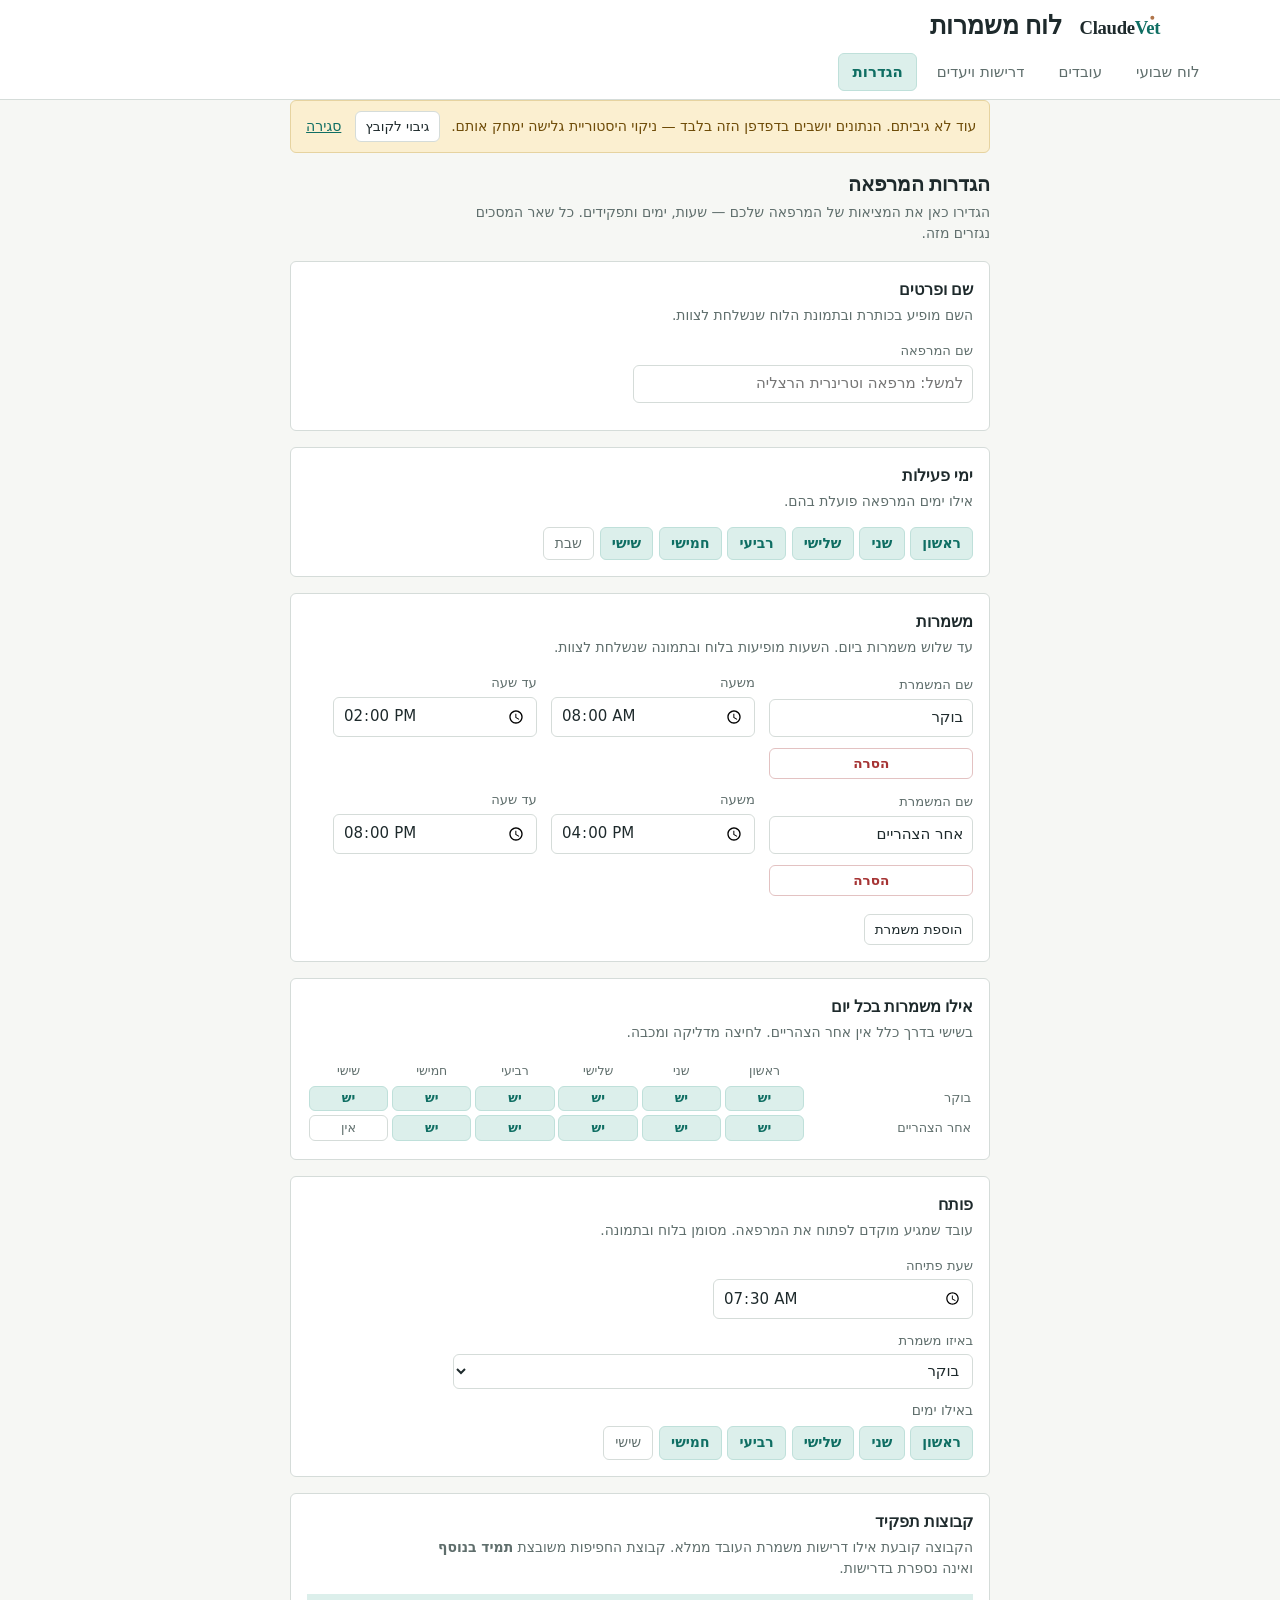
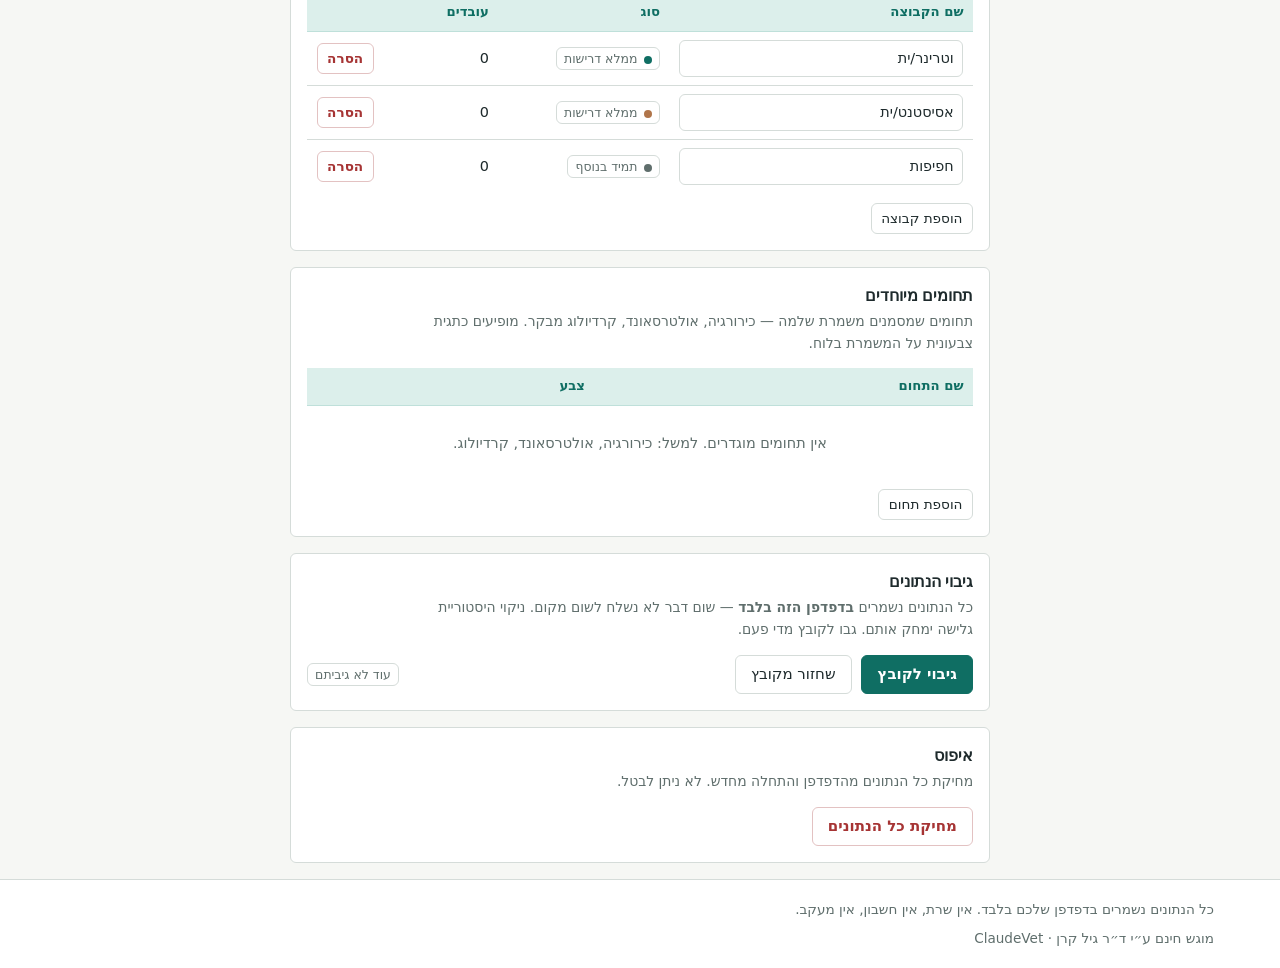
==== index.html @ 06521f39 "VetShifts P5: היעדרויות, הערות יום, תחומים, פותחים ושעות מותאמות - היעדרויות: טבלה + דיאלוג (עובד, ס" ====
<!doctype html>
<html lang="he" dir="rtl">
<head>
<meta charset="utf-8">
<meta name="viewport" content="width=device-width,initial-scale=1">
<meta name="robots" content="noindex,nofollow">
<title>VetShifts — לוח משמרות למרפאה וטרינרית</title>
<link rel="icon" href="claudevet-mark.svg">
<style>
/* ── טוקנים — ClaudeVet, כיוון "קליני מדויק" ─────────────────────────────── */
:root{
  --teal:#0F6E63; --teal-soft:#DCEFEB; --bg:#F6F7F4; --card:#fff;
  --ink:#1E2A2C; --copper:#B0754A; --muted:#5F6E6C; --rule:#D5DCD9;
  --ok:#1E7B45; --ok-bg:#DDF2E4; --warn:#9A6A0B; --warn-bg:#FBEFD0;
  --bad:#A63434; --bad-bg:#F8DCDC;
  --r:6px;
  --sans:Heebo,"Segoe UI",system-ui,-apple-system,sans-serif;
  --serif:"Frank Ruhl Libre",Georgia,"Times New Roman",serif;
}
*{box-sizing:border-box}
html,body{margin:0;padding:0}
body{background:var(--bg);color:var(--ink);font:15px/1.55 var(--sans);
     -webkit-text-size-adjust:100%;min-height:100vh;display:flex;flex-direction:column}
main{flex:1;min-width:0}
h1,h2,h3{font-family:var(--serif);font-weight:700;text-wrap:balance;margin:0}
h1{font-size:1.55rem;line-height:1.25} h2{font-size:1.24rem} h3{font-size:1rem}
button,input,select,textarea{font:inherit;color:inherit}
.num{font-variant-numeric:tabular-nums}

/* ── מבנה ──────────────────────────────────────────────────────────────── */
.wrap{max-width:min(1180px,100%);margin:0 auto;padding:0 1rem}
header{background:var(--card);border-bottom:1px solid var(--rule)}
.head{display:flex;align-items:center;gap:.9rem;padding:.7rem 0;flex-wrap:wrap}
.head img{height:30px;display:block}
.clinic{font-family:var(--serif);font-weight:700;color:var(--muted);
        border-inline-start:1px solid var(--rule);padding-inline-start:.9rem}
.head .grow{flex:1}
nav{display:flex;gap:.3rem;overflow-x:auto;padding-bottom:.5rem;scrollbar-width:thin}
nav button{background:none;border:1px solid transparent;border-radius:var(--r);
  padding:.4rem .85rem;cursor:pointer;color:var(--muted);white-space:nowrap;font-weight:500}
nav button:hover{background:var(--bg)}
nav button[aria-current="true"]{background:var(--teal-soft);color:var(--teal);
  border-color:#BFE0DA;font-weight:700}
main{padding:1.2rem 0 3rem}
section[hidden]{display:none}
.bar{display:flex;gap:.6rem;align-items:center;flex-wrap:wrap;margin-bottom:1rem}
.bar .grow{flex:1}
.sub{color:var(--muted);font-size:.87rem;margin:.15rem 0 1rem;max-width:62ch}

/* ── כרטיסים וטבלאות ───────────────────────────────────────────────────── */
.card{background:var(--card);border:1px solid var(--rule);border-radius:var(--r);padding:1rem;margin-bottom:1rem}
.card > h3{margin-bottom:.15rem}
.card > .sub{margin-bottom:.9rem}
.scroll{overflow-x:auto;min-width:0}
table{border-collapse:collapse;width:100%;font-size:.9rem}
th,td{text-align:start;padding:.5rem .6rem;border-bottom:1px solid var(--rule);vertical-align:middle}
thead th{background:var(--teal-soft);color:var(--teal);font-weight:700;font-size:.83rem;
  border-bottom:1px solid #BFE0DA;white-space:nowrap}
tbody tr:last-child td{border-bottom:0}
tbody tr.off td{color:var(--muted)}
.empty{color:var(--muted);padding:1.6rem;text-align:center}

/* ── כפתורים ───────────────────────────────────────────────────────────── */
.btn{background:var(--teal);color:#fff;border:1px solid var(--teal);border-radius:var(--r);
  padding:.42rem .95rem;cursor:pointer;font-weight:600}
.btn:hover{background:#0C5A51}
.btn.ghost{background:var(--card);color:var(--ink);border-color:var(--rule);font-weight:500}
.btn.ghost:hover{background:var(--bg)}
.btn.danger{background:var(--card);color:var(--bad);border-color:#E3C2C2}
.btn.danger:hover{background:var(--bad-bg)}
.btn.sm{padding:.25rem .6rem;font-size:.85rem}
.btn:disabled{opacity:.45;cursor:not-allowed}
.linky{background:none;border:0;color:var(--teal);cursor:pointer;padding:.15rem;text-decoration:underline}

/* ── שדות ──────────────────────────────────────────────────────────────── */
label.f{display:block;margin-bottom:.7rem}
label.f > span{display:block;font-size:.82rem;color:var(--muted);margin-bottom:.2rem}
input[type=text],input[type=date],input[type=time],input[type=email],input[type=tel],
input[type=number],select,textarea{
  width:100%;background:var(--card);border:1px solid var(--rule);border-radius:var(--r);
  padding:.4rem .55rem}
input:focus,select:focus,textarea:focus{outline:2px solid var(--teal);outline-offset:-1px;border-color:var(--teal)}
.grid2{display:grid;grid-template-columns:repeat(auto-fit,minmax(min(190px,100%),1fr));
  gap:0 .9rem;max-width:100%}

/* ── צ'יפים ומתגים ─────────────────────────────────────────────────────── */
.chips{display:flex;flex-wrap:wrap;gap:.35rem}
.chip{background:var(--card);border:1px solid var(--rule);border-radius:var(--r);
  padding:.3rem .7rem;cursor:pointer;font-size:.87rem;color:var(--muted)}
.chip[aria-pressed="true"]{background:var(--teal-soft);border-color:#BFE0DA;color:var(--teal);font-weight:700}
.tag{display:inline-block;border:1px solid var(--rule);border-radius:var(--r);
  padding:.05rem .45rem;font-size:.78rem;color:var(--muted);white-space:nowrap}
.tag.grp::before{content:"";display:inline-block;width:.5rem;height:.5rem;border-radius:50%;
  background:var(--dot,var(--muted));margin-inline-end:.4rem;vertical-align:-.05rem}

/* ── רשת זמינות ────────────────────────────────────────────────────────── */
.avail{border-collapse:collapse;font-size:.85rem;min-width:100%}
.avail th{background:none;color:var(--muted);border:0;font-size:.78rem;font-weight:500;
  padding:.2rem .25rem;text-align:center;white-space:nowrap}
.avail th:first-child{text-align:start}
.avail td{border:0;padding:.12rem}
.avail td:first-child{color:var(--muted);font-size:.8rem;white-space:nowrap;padding-inline-end:.5rem}
.cell{width:100%;min-width:38px;border:1px solid var(--rule);background:var(--card);
  border-radius:var(--r);padding:.3rem .1rem;cursor:pointer;font-size:.8rem;color:var(--muted);line-height:1.1}
.cell[data-v="soft"]{background:var(--warn-bg);border-color:#E6D3A0;color:var(--warn)}
.cell[data-v="hard"]{background:var(--bad-bg);border-color:#E3C2C2;color:var(--bad);font-weight:700}
.cell[data-v="on"]{background:var(--teal-soft);border-color:#BFE0DA;color:var(--teal);font-weight:700}
.cell[disabled]{opacity:.3;cursor:default}
.legend{display:flex;gap:.8rem;flex-wrap:wrap;color:var(--muted);font-size:.8rem;margin-top:.5rem}
.legend i{font-style:normal;border-radius:3px;padding:0 .35rem;border:1px solid var(--rule)}

/* ── לוח שבועי ── */
.board{display:grid;gap:.4rem;grid-auto-flow:column;align-items:stretch;margin-bottom:1rem}
.board .lbl{color:var(--muted);font-size:.82rem;display:flex;flex-direction:column;
  justify-content:center;padding-inline-end:.4rem;line-height:1.25}
.board .lbl .hrs{font-size:.74rem}
.board .bhead{background:var(--teal-soft);color:var(--teal);border:1px solid #BFE0DA;
  border-radius:var(--r);padding:.3rem .55rem;font-weight:700;font-size:.85rem;
  display:flex;gap:.4rem;align-items:baseline}
.board .bhead .dt{color:#3E837A;font-weight:500;font-size:.78rem}
.board .bhead .grow{flex:1}
.board .bcell{background:var(--card);border:1px solid var(--rule);border-radius:var(--r);
  padding:.35rem;display:flex;flex-direction:column;gap:.25rem;min-height:4.2rem}
.board .bcell.closed{background:transparent;border-style:dashed;justify-content:center;
  align-items:center;color:var(--muted);font-size:.8rem;min-height:2.4rem}
.board .cellpart{display:none;color:var(--muted);font-size:.78rem;font-weight:700}
.emp{display:flex;align-items:center;gap:.35rem;flex-wrap:wrap;border:1px solid var(--rule);
  border-radius:var(--r);padding:.22rem .4rem;font-size:.85rem;background:var(--card)}
.emp .dot{width:.5rem;height:.5rem;border-radius:50%;background:var(--dot,var(--muted));flex:0 0 auto}
.emp .nm{flex:1 1 6rem;min-width:0;overflow:hidden;text-overflow:ellipsis;white-space:nowrap;
  background:none;border:0;padding:0;text-align:start;cursor:pointer;font:inherit}
.emp .nm:hover{text-decoration:underline}
.emp .x{background:none;border:0;color:var(--muted);cursor:pointer;padding:0 .15rem;line-height:1}
.emp .x:hover{color:var(--bad)}
.emp.warn{border-color:#E6D3A0;background:var(--warn-bg)}
.bdg{font-size:.68rem;color:var(--muted);border:1px solid var(--rule);border-radius:3px;
  padding:0 .25rem;flex:0 0 auto}
.bdg.w{color:var(--warn);border-color:#E6D3A0}
.addbtn{background:none;border:1px dashed var(--rule);border-radius:var(--r);color:var(--muted);
  cursor:pointer;font-size:.8rem;padding:.2rem;margin-top:auto}
.addbtn:hover{border-color:var(--teal);color:var(--teal)}
.board.locked .x,.board.locked .addbtn{display:none}
.wklabel{font-family:var(--serif);font-weight:700}
.pickrow{display:flex;align-items:center;gap:.5rem;width:100%;border:1px solid var(--rule);
  border-radius:var(--r);padding:.4rem .55rem;background:var(--card);cursor:pointer;
  margin-bottom:.3rem;text-align:start;font:inherit}
.pickrow:hover{border-color:var(--teal)}
.pickrow .why{color:var(--warn);font-size:.78rem}
.pickrow[data-blocked="1"]{background:var(--warn-bg);border-color:#E6D3A0}
.pickrow .grow{flex:1;min-width:0}
.pickrow .pd{width:.5rem;height:.5rem;border-radius:50%;flex:0 0 auto}

/* ── ספירה מול יעד ── */
.summary{display:flex;flex-wrap:wrap;gap:.35rem;margin:.2rem 0 1rem}
.sumchip{display:inline-flex;align-items:center;gap:.35rem;border:1px solid var(--rule);
  border-radius:var(--r);padding:.2rem .55rem;font-size:.83rem;background:var(--card)}
.sumchip .dot{width:.5rem;height:.5rem;border-radius:50%;background:var(--dot,var(--muted))}
.sumchip b{font-weight:700}
.sumchip .tgt{color:var(--muted);font-size:.78rem}
.sumchip[data-st="under"]{background:var(--bad-bg);border-color:#E3C2C2;color:var(--bad)}
.sumchip[data-st="ok"]{background:var(--warn-bg);border-color:#E6D3A0;color:#6E4B07}
.sumchip[data-st="full"]{background:var(--ok-bg);border-color:#BFE0CA;color:var(--ok)}
.sumchip[data-st="extra"]{border-style:dashed}
.scopebar{display:flex;gap:.35rem;align-items:center;flex-wrap:wrap;margin-bottom:.7rem}
.switch{display:inline-flex;align-items:center;gap:.4rem;font-size:.85rem;color:var(--muted);
  cursor:pointer;white-space:nowrap}

/* ── הערות יום, מומחים, פותח ── */
.daynote{border:1px solid #E6D3A0;background:var(--warn-bg);color:#6E4B07;border-radius:var(--r);
  padding:.2rem .4rem;font-size:.76rem;cursor:pointer;text-align:start;width:100%;
  display:block;line-height:1.3;max-height:3.4em;overflow:hidden}
.daynote:hover{border-color:var(--warn)}
.specrow{display:flex;flex-wrap:wrap;gap:.2rem}
.spec{font-size:.7rem;border-radius:3px;padding:0 .35rem;color:#fff;white-space:nowrap}
.notebtn{background:none;border:1px dashed var(--rule);border-radius:var(--r);color:var(--muted);
  cursor:pointer;font-size:.75rem;padding:.15rem}
.notebtn:hover{border-color:var(--warn);color:var(--warn)}
.cellfoot{display:flex;gap:.25rem;margin-top:auto}
.cellfoot .addbtn{flex:1;margin-top:0}
.board.locked .cellfoot{display:none}
.emp .oc{font-size:.68rem;color:var(--warn);border:1px solid #E6D3A0;background:var(--warn-bg);
  border-radius:3px;padding:0 .25rem;flex:0 0 auto}
.swatch{width:1.3rem;height:1.3rem;border-radius:50%;border:2px solid transparent;
  outline:1px solid var(--rule);cursor:pointer;padding:0}
.swatch[aria-pressed="true"]{border-color:var(--card);outline:2px solid var(--ink)}
.chip[style*="--dot"]::before{content:"";display:inline-block;width:.5rem;height:.5rem;
  border-radius:50%;background:var(--dot);margin-inline-end:.35rem;vertical-align:-.05rem}

/* ── באנרים ────────────────────────────────────────────────────────────── */
.note{border:1px solid var(--rule);border-radius:var(--r);padding:.6rem .8rem;
  margin-bottom:1rem;font-size:.88rem;display:flex;gap:.7rem;align-items:center;flex-wrap:wrap}
.note .grow{flex:1;min-width:12ch}
.note.warn{background:var(--warn-bg);border-color:#E6D3A0;color:#6E4B07}
.note.info{background:var(--teal-soft);border-color:#BFE0DA;color:#0B4F47}
.note.bad{background:var(--bad-bg);border-color:#E3C2C2;color:var(--bad)}

/* ── דיאלוגים ──────────────────────────────────────────────────────────── */
dialog{border:1px solid var(--rule);border-radius:var(--r);padding:0;max-width:min(620px,94vw);
  width:100%;background:var(--card);color:var(--ink)}
dialog::backdrop{background:rgba(30,42,44,.45)}
dialog .dh{padding:.85rem 1rem;border-bottom:1px solid var(--rule)}
dialog .db{padding:1rem;max-height:min(66vh,640px);overflow-y:auto}
dialog .da{padding:.75rem 1rem;border-top:1px solid var(--rule);display:flex;gap:.5rem;justify-content:flex-start}
dialog .da .grow{flex:1}

/* ── פוטר ──────────────────────────────────────────────────────────────── */
footer{border-top:1px solid var(--rule);background:var(--card);padding:1.2rem 0;color:var(--muted);font-size:.85rem}
footer .funnel{margin-top:.5rem}
footer a{color:var(--teal)}

@media (max-width:720px){
  .head{gap:.6rem} .clinic{border:0;padding:0;width:100%;font-size:.9rem}
  /* הלוח לא מתכווץ — הוא מתהפך לרשימת ימים. אותו DOM, סדר יום-ראשי. */
  .board{grid-auto-flow:row!important;grid-template-rows:none!important;
    grid-template-columns:1fr!important;gap:.3rem}
  .board .lbl{display:none}
  .board .cellpart{display:block}
  .board .bhead{margin-top:.6rem}
  .board .bcell{min-height:0}
  .card{padding:.8rem}
  th,td{padding:.45rem .4rem}
  /* טבלאות רשומות מתהפכות לכרטיסים — הטבלה לא מתכווצת, היא מתפרקת.
     כך אף עמודה לא יכולה ליפול מהמסך. */
  table.rows{display:block}
  table.rows thead{display:none}
  table.rows tbody,table.rows tr{display:block}
  table.rows tr{border:1px solid var(--rule);border-radius:var(--r);margin:.5rem;padding:.2rem 0}
  table.rows td{display:flex;gap:.8rem;align-items:baseline;justify-content:space-between;
    border:0;padding:.25rem .7rem;text-align:end}
  table.rows td::before{content:attr(data-label);color:var(--muted);font-size:.78rem;
    text-align:start;flex:0 0 6.5rem}
  /* תא בלי data-label (שם, כפתורים) — בלי תווית ובלי המקום שלה */
  table.rows td:not([data-label])::before{content:none}
  table.rows td:not([data-label]){justify-content:flex-start;text-align:start}
  table.rows td.acts{justify-content:flex-end}
  table.rows td:first-child{border-bottom:1px solid var(--rule);padding-bottom:.4rem;margin-bottom:.2rem}
  .card > .scroll > table.rows{margin:0}
}
</style>
</head>
<body>

<header>
  <div class="wrap">
    <div class="head">
      <img src="claudevet-wordmark.svg" alt="ClaudeVet">
      <h1>לוח משמרות</h1>
      <span class="clinic" id="clinicName" hidden></span>
      <span class="grow"></span>
    </div>
    <nav id="nav">
      <button data-tab="board" aria-current="true">לוח שבועי</button>
      <button data-tab="employees">עובדים</button>
      <button data-tab="demand">דרישות ויעדים</button>
      <button data-tab="settings">הגדרות</button>
    </nav>
  </div>
</header>

<main class="wrap">
  <div id="banners"></div>

  <!-- לוח שבועי -->
  <section id="tab-board">
    <div class="bar">
      <button class="btn ghost sm" id="wkPrev" title="שבוע קודם">→</button>
      <input type="date" id="wkDate" style="width:auto">
      <button class="btn ghost sm" id="wkNext" title="שבוע הבא">←</button>
      <span class="wklabel" id="wkLabel"></span>
      <span class="grow"></span>
      <label class="switch" title="נסה לא לשבץ את אותו עובד לשתי משמרות באותו יום">
        <input type="checkbox" id="minDoubles" checked> מזעור כפולות</label>
      <button class="btn" id="genBtn">יצירה אוטומטית</button>
      <button class="btn ghost" id="wkCopy">העתקת השבוע הקודם</button>
      <button class="btn ghost" id="wkLock">קביעת הלוח</button>
    </div>
    <div id="wkBanner"></div>
    <div id="genReport"></div>
    <div class="scroll"><div class="board" id="board"></div></div>
    <div class="summary" id="summary"></div>
  </section>

  <!-- דרישות ויעדים -->
  <section id="tab-demand" hidden>
    <h2>דרישות ויעדים</h2>
    <p class="sub">על שני אלה עובד המחולל: כמה אנשים צריך בכל משמרת, וכמה משמרות כל עובד אמור לקבל.</p>

    <div class="card">
      <h3>כמה צריך בכל משמרת</h3>
      <div class="scopebar" id="demScope">
        <button class="chip" type="button" data-scope="global" aria-pressed="true">ברירת מחדל</button>
        <button class="chip" type="button" data-scope="week" aria-pressed="false">רק לשבוע <span id="demWeekLabel"></span></button>
        <button class="btn danger sm" type="button" id="demClear" hidden>הסרת החריגה</button>
      </div>
      <p class="sub" id="demHint"></p>
      <div class="scroll"><table id="demTable" class="rows"></table></div>
    </div>

    <div class="card" style="padding:0">
      <div style="padding:1rem 1rem 0">
        <h3>יעדים אישיים</h3>
        <p class="sub">מינימום ומקסימום משמרות בשבוע, העדפת משמרת, וכמה פעמים מותר לשבץ את אותו
          עובד ליותר ממשמרת אחת באותו יום. <b>מינימום 0 ומקסימום 7</b> = בלי יעד.</p>
      </div>
      <div class="scroll"><table id="tgtTable" class="rows"><thead><tr>
        <th>עובד</th><th>מינימום</th><th>מקסימום</th><th>העדפה</th><th>מקס׳ כפולות</th><th>הערות</th>
      </tr></thead><tbody id="tgtBody"></tbody></table></div>
    </div>
  </section>

  <!-- ══ עובדים ══════════════════════════════════════════════════════════ -->
  <section id="tab-employees" hidden>
    <div class="bar">
      <h2>צוות המרפאה</h2>
      <span class="grow"></span>
      <button class="btn" id="addEmp">הוספת עובד</button>
    </div>
    <p class="sub">כל עובד נושא את הפרטים האישיים שלו ואת מגבלות הזמינות — עליהן מתבסס מחולל המשמרות.
      אין כאן שכר ואין נתונים כספיים.</p>
    <div class="card" style="padding:0">
      <div class="scroll"><table id="empTable" class="rows"><thead><tr>
        <th>שם</th><th>קבוצה</th><th>טלפון</th><th>מייל</th>
        <th>מגבלות</th><th>ימים מועדפים</th><th></th>
      </tr></thead><tbody id="empBody"></tbody></table></div>
    </div>

    <div class="bar" style="margin-top:1.6rem">
      <h2>היעדרויות</h2>
      <span class="grow"></span>
      <button class="btn" id="addAbs">הוספת היעדרות</button>
    </div>
    <p class="sub">חופשה, מחלה, יום אישי או בקשה לא לשבץ. מה שנרשם כאן חוסם את המחולל,
      ומופיע כמגבלת השבוע מעל הלוח.</p>
    <div class="card" style="padding:0">
      <div class="scroll"><table id="absTable" class="rows"><thead><tr>
        <th>עובד</th><th>סוג</th><th>תאריכים</th><th>משמרת</th><th></th>
      </tr></thead><tbody id="absBody"></tbody></table></div>
    </div>
  </section>

  <!-- ══ הגדרות ══════════════════════════════════════════════════════════ -->
  <section id="tab-settings" hidden>
    <h2>הגדרות המרפאה</h2>
    <p class="sub">הגדירו כאן את המציאות של המרפאה שלכם — שעות, ימים ותפקידים. כל שאר המסכים נגזרים מזה.</p>

    <div class="card">
      <h3>שם ופרטים</h3>
      <p class="sub">השם מופיע בכותרת ובתמונת הלוח שנשלחת לצוות.</p>
      <label class="f" style="max-width:min(340px,100%)"><span>שם המרפאה</span>
        <input type="text" id="setClinic" placeholder="למשל: מרפאה וטרינרית הרצליה"></label>
    </div>

    <div class="card">
      <h3>ימי פעילות</h3>
      <p class="sub">אילו ימים המרפאה פועלת בהם.</p>
      <div class="chips" id="setDays"></div>
    </div>

    <div class="card">
      <h3>משמרות</h3>
      <p class="sub">עד שלוש משמרות ביום. השעות מופיעות בלוח ובתמונה שנשלחת לצוות.</p>
      <div id="setParts"></div>
      <button class="btn ghost sm" id="addPart" style="margin-top:.4rem">הוספת משמרת</button>
    </div>

    <div class="card">
      <h3>אילו משמרות בכל יום</h3>
      <p class="sub">בשישי בדרך כלל אין אחר הצהריים. לחיצה מדליקה ומכבה.</p>
      <div class="scroll"><table class="avail" id="setDayParts"></table></div>
    </div>

    <div class="card">
      <h3>פותח</h3>
      <p class="sub">עובד שמגיע מוקדם לפתוח את המרפאה. מסומן בלוח ובתמונה.</p>
      <label class="f" style="max-width:min(260px,100%)">
        <span>שעת פתיחה</span><input type="time" id="setOpenerStart"></label>
      <div class="grid2" style="max-width:min(520px,100%)">
        <label class="f"><span>באיזו משמרת</span><select id="setOpenerPart"></select></label>
      </div>
      <div class="sub" style="margin:0 0 .3rem">באילו ימים</div>
      <div class="chips" id="setOpenerDays"></div>
    </div>

    <div class="card">
      <h3>קבוצות תפקיד</h3>
      <p class="sub">הקבוצה קובעת אילו דרישות משמרת העובד ממלא. קבוצת החפיפות משובצת <b>תמיד בנוסף</b>
        ואינה נספרת בדרישות.</p>
      <div class="scroll"><table><thead><tr><th>שם הקבוצה</th><th>סוג</th><th>עובדים</th><th></th></tr></thead>
        <tbody id="setGroups"></tbody></table></div>
      <button class="btn ghost sm" id="addGroup" style="margin-top:.6rem">הוספת קבוצה</button>
    </div>

    <div class="card">
      <h3>תחומים מיוחדים</h3>
      <p class="sub">תחומים שמסמנים משמרת שלמה — כירורגיה, אולטרסאונד, קרדיולוג מבקר.
        מופיעים כתגית צבעונית על המשמרת בלוח.</p>
      <div class="scroll"><table id="specTable" class="rows"><thead><tr>
        <th>שם התחום</th><th>צבע</th><th></th></tr></thead><tbody id="specBody"></tbody></table></div>
      <button class="btn ghost sm" id="addSpec" style="margin-top:.6rem">הוספת תחום</button>
    </div>

    <div class="card">
      <h3>גיבוי הנתונים</h3>
      <p class="sub">כל הנתונים נשמרים <b>בדפדפן הזה בלבד</b> — שום דבר לא נשלח לשום מקום.
        ניקוי היסטוריית גלישה ימחק אותם. גבו לקובץ מדי פעם.</p>
      <div class="bar" style="margin:0">
        <button class="btn" id="doExport">גיבוי לקובץ</button>
        <button class="btn ghost" id="doImport">שחזור מקובץ</button>
        <input type="file" id="importFile" accept="application/json,.json" hidden>
        <span class="grow"></span>
        <span class="tag num" id="backupInfo"></span>
      </div>
    </div>

    <div class="card">
      <h3>איפוס</h3>
      <p class="sub">מחיקת כל הנתונים מהדפדפן והתחלה מחדש. לא ניתן לבטל.</p>
      <button class="btn danger" id="doReset">מחיקת כל הנתונים</button>
    </div>
  </section>
</main>

<footer>
  <div class="wrap">
    כל הנתונים נשמרים בדפדפן שלכם בלבד. אין שרת, אין חשבון, אין מעקב.
    <div class="funnel">מוגש חינם ע״י ד״ר גיל קרן · ClaudeVet</div>
  </div>
</footer>

<!-- ══ דיאלוג עובד ═══════════════════════════════════════════════════════ -->
<dialog id="empDlg">
  <form method="dialog">
    <div class="dh"><h3 id="empDlgTitle">עובד חדש</h3></div>
    <div class="db">
      <div class="grid2">
        <label class="f"><span>שם פרטי *</span><input type="text" id="eFirst" required></label>
        <label class="f"><span>שם משפחה</span><input type="text" id="eLast"></label>
        <label class="f"><span>קבוצת תפקיד</span><select id="eGroup"></select></label>
        <label class="f"><span>תאריך לידה</span><input type="date" id="eBirth"></label>
        <label class="f"><span>טלפון</span><input type="tel" id="ePhone" inputmode="tel"></label>
        <label class="f"><span>מייל</span><input type="email" id="eMail"></label>
      </div>

      <h3 style="margin-top:.6rem">משובץ רק למשמרות</h3>
      <p class="sub" style="margin-bottom:.5rem">בלי בחירה — כל המשמרות פתוחות בפניו.</p>
      <div class="chips" id="eParts"></div>

      <h3 style="margin-top:1.1rem">זמינות</h3>
      <p class="sub" style="margin-bottom:.5rem">לחיצה על תא מחליפה מצב: פנוי ← עדיף שלא ← חסום.
        <b>חסום</b> לא ייפרץ לעולם; <b>עדיף שלא</b> ייפרץ רק אם אין אף חלופה.</p>
      <div class="scroll"><table class="avail" id="eAvail"></table></div>
      <div class="legend">
        <span><i>פנוי</i> אפשר לשבץ</span>
        <span><i style="background:var(--warn-bg);border-color:#E6D3A0;color:var(--warn)">עדיף שלא</i> מגבלה רכה</span>
        <span><i style="background:var(--bad-bg);border-color:#E3C2C2;color:var(--bad)">חסום</i> מגבלה קשה</span>
      </div>

      <div id="ePrefWrap">
        <h3 style="margin-top:1.1rem">ימים מועדפים</h3>
        <p class="sub" style="margin-bottom:.5rem">העדפה בלבד — המחולל ינסה לשבץ בימים האלה, אבל לא על חשבון אילוץ.</p>
        <div class="chips" id="ePrefDays"></div>
      </div>

      <div id="eTraineeWrap" hidden>
        <h3 style="margin-top:1.1rem">ימי עבודה קבועים</h3>
        <p class="sub" style="margin-bottom:.5rem">עובד בחפיפה משובץ בדיוק במשמרות האלה, בכל שבוע, <b>בנוסף</b> לצוות הרגיל.</p>
        <div class="scroll"><table class="avail" id="eTrainee"></table></div>
      </div>
    </div>
    <div class="da">
      <button class="btn" id="empSave" value="save" type="submit">שמירה</button>
      <button class="btn ghost" value="cancel" formnovalidate>ביטול</button>
      <span class="grow"></span>
      <button class="btn danger" id="empArchive" value="archive" type="button" hidden>ארכוב</button>
    </div>
  </form>
</dialog>

<!-- בורר עובד למשמרת -->
<dialog id="pickDlg">
  <form method="dialog">
    <div class="dh"><h3 id="pickTitle"></h3></div>
    <div class="db">
      <label class="f"><span>חיפוש</span><input type="text" id="pickSearch" placeholder="שם או קבוצה"></label>
      <div id="pickList"></div>
    </div>
    <div class="da"><button class="btn ghost" value="cancel">סגירה</button></div>
  </form>
</dialog>

<!-- היעדרות -->
<dialog id="absDlg">
  <form method="dialog">
    <div class="dh"><h3 id="absDlgTitle"></h3></div>
    <div class="db">
      <div class="grid2">
        <label class="f"><span>עובד *</span><select id="absEmp" required></select></label>
        <label class="f"><span>סוג</span><select id="absType"></select></label>
        <label class="f"><span>מתאריך *</span><input type="date" id="absStart" required></label>
        <label class="f"><span>עד תאריך</span><input type="date" id="absEnd"></label>
        <label class="f"><span>היקף</span><select id="absPart"></select></label>
      </div>
      <label class="f"><span>הערה</span><input type="text" id="absNote" placeholder="לא חובה"></label>
    </div>
    <div class="da">
      <button class="btn" value="save" type="submit">שמירה</button>
      <button class="btn ghost" value="cancel" formnovalidate>ביטול</button>
    </div>
  </form>
</dialog>

<!-- הערת יום -->
<dialog id="dnDlg">
  <form method="dialog">
    <div class="dh"><h3 id="dnTitle"></h3></div>
    <div class="db">
      <label class="f"><span>הערה למשמרת</span>
        <textarea id="dnNote" rows="3" placeholder="למשל: יום ניתוחים · המרפאה סוגרת מוקדם"></textarea></label>
      <div class="sub" style="margin:.2rem 0 .4rem">תחומים מיוחדים</div>
      <div class="chips" id="dnSpecs"></div>
    </div>
    <div class="da">
      <button class="btn" value="save" type="submit">שמירה</button>
      <button class="btn ghost" value="cancel">ביטול</button>
    </div>
  </form>
</dialog>

<!-- שיבוץ בודד -->
<dialog id="asgDlg">
  <form method="dialog">
    <div class="dh"><h3 id="asgTitle"></h3></div>
    <div class="db">
      <div id="asgInfo"></div>
      <div id="asgOpenerWrap" style="margin-top:.9rem">
        <label class="switch" style="color:var(--ink)">
          <input type="checkbox" id="asgOpener"> <span id="asgOpenerLabel"></span></label>
      </div>
      <h3 style="margin-top:.9rem">שעות מותאמות</h3>
      <p class="sub" id="asgHoursHint" style="margin-bottom:.4rem"></p>
      <div class="grid2" style="max-width:min(360px,100%)">
        <label class="f"><span>משעה</span><input type="time" id="asgStart"></label>
        <label class="f"><span>עד שעה</span><input type="time" id="asgEnd"></label>
      </div>
      <label class="f"><span>הערה לשיבוץ הזה</span><input type="text" id="asgNote" placeholder="למשל: מגיעה ב-12"></label>
    </div>
    <div class="da">
      <button class="btn" value="save" type="submit">שמירה</button>
      <button class="btn ghost" value="cancel" formnovalidate>ביטול</button>
      <span class="grow"></span>
      <button class="btn danger" id="asgRemove" type="button">הסרה מהמשמרת</button>
    </div>
  </form>
</dialog>

<!-- ══ דיאלוג אישור כללי ═════════════════════════════════════════════════ -->
<dialog id="askDlg">
  <form method="dialog">
    <div class="dh"><h3 id="askTitle"></h3></div>
    <div class="db"><div id="askBody"></div></div>
    <div class="da">
      <button class="btn" id="askOk" value="ok">אישור</button>
      <button class="btn ghost" value="cancel">ביטול</button>
    </div>
  </form>
</dialog>

<script src="solver.js"></script>
<script>
(function () {
'use strict';
var S = globalThis.VetSolver;
var $ = function (id) { return document.getElementById(id); };
var el = function (tag, props, kids) {
  var n = document.createElement(tag);
  Object.keys(props || {}).forEach(function (k) {
    // מפתח עם מקף (data-*/aria-*) הוא תכונה, לא property — Object.assign היה
    // יוצר שדה JS מת שה-CSS לא רואה.
    if (k.indexOf('-') > 0) n.setAttribute(k, props[k]); else n[k] = props[k];
  });
  (kids || []).forEach(function (k) { n.append(k); });
  return n;
};

/* ══ אחסון ═══════════════════════════════════════════════════════════════ */
var KEY = 'vetshifts:v1', SCHEMA = 1;
// כל שדרוג סכימה מוסיף כאן צעד. בגרסה 1 אין צעדים — ה-hook קיים כדי שגרסה 2
// לא תשבור נתונים של מרפאות אמיתיות.
var MIGRATIONS = {};

function defaults() {
  return {
    schemaVersion: SCHEMA,
    settings: {
      clinicName: '',
      parts: [{ key: 'p1', label: 'בוקר', start: '08:00', end: '14:00' },
              { key: 'p2', label: 'אחר הצהריים', start: '16:00', end: '20:00' }],
      activeDays: [0, 1, 2, 3, 4, 5],
      dayParts: { '0': ['p1', 'p2'], '1': ['p1', 'p2'], '2': ['p1', 'p2'],
                  '3': ['p1', 'p2'], '4': ['p1', 'p2'], '5': ['p1'] },
      opener: { part: 'p1', start: '07:30', days: [0, 1, 2, 3, 4] },
      roleGroups: [{ key: 'vet', name: 'וטרינר/ית', rank: 1 },
                   { key: 'assistant', name: 'אסיסטנט/ית', rank: 2 },
                   { key: 'trainee', name: 'חפיפות', rank: 3, isTrainee: true }],
      minDoubles: true
    },
    employees: [], prefs: {}, traineeSlots: {}, demand: [], absences: [],
    specialists: [], weeks: {},
    meta: { nextId: 1, lastBackupAt: null, createdAt: S.todayISO() }
  };
}

var state = null;

function migrate(b) {
  while (b.schemaVersion < SCHEMA) {
    var step = MIGRATIONS[b.schemaVersion + 1];
    if (!step) { b.schemaVersion = SCHEMA; break; }
    b = step(b); b.schemaVersion++;
  }
  return b;
}

function load() {
  var raw = null;
  try { raw = localStorage.getItem(KEY); } catch (e) { /* גלישה פרטית */ }
  if (!raw) return defaults();
  try { return migrate(JSON.parse(raw)); }
  catch (e) { banner('bad', 'הנתונים השמורים לא נקראו והוחלפו בברירת מחדל. אם יש לכם קובץ גיבוי — שחזרו ממנו.'); return defaults(); }
}

var saving = false;
function save() {
  saving = true;
  try { localStorage.setItem(KEY, JSON.stringify(state)); }
  catch (e) {
    banner('bad', 'הדפדפן לא הצליח לשמור (אין מקום או שהאחסון חסום). גבו לקובץ עכשיו כדי לא לאבד נתונים.');
  }
  setTimeout(function () { saving = false; }, 0);
}

function nextId() { return state.meta.nextId++; }

/* ══ באנרים ══════════════════════════════════════════════════════════════ */
function banner(kind, text, actionLabel, action) {
  var n = el('div', { className: 'note ' + kind });
  n.append(el('span', { className: 'grow', textContent: text }));
  if (actionLabel) {
    var b = el('button', { className: 'btn sm ghost', textContent: actionLabel });
    b.onclick = action; n.append(b);
  }
  var x = el('button', { className: 'linky', textContent: 'סגירה', title: 'הסתרה' });
  x.onclick = function () { n.remove(); };
  n.append(x);
  $('banners').append(n);
  return n;
}

function backupNag() {
  var last = state.meta.lastBackupAt;
  var stale = !last || (Date.parse(S.todayISO()) - Date.parse(last)) / 86400000 > 21;
  var hasData = state.employees.length || Object.keys(state.weeks).length;
  if (!stale || !hasData) return;
  banner('warn', last ? 'הגיבוי האחרון היה ב־' + fmtDate(last) + '. הנתונים יושבים בדפדפן הזה בלבד.'
                      : 'עוד לא גיביתם. הנתונים יושבים בדפדפן הזה בלבד — ניקוי היסטוריית גלישה ימחק אותם.',
         'גיבוי לקובץ', doExport);
}

/* ══ עזרים ═══════════════════════════════════════════════════════════════ */
var DAY = S.DAY_HE;
function partsOf() { return state.settings.parts; }
function partKeys() { return partsOf().map(function (p) { return p.key; }); }
function partLabel(k) { return S.partLabel(state.settings, k); }
function dayPartsOf(d) {
  var dp = state.settings.dayParts[String(d)];
  return dp || partKeys();
}
function groupOf(key) {
  return state.settings.roleGroups.find(function (g) { return g.key === key; });
}
function groupOfEmp(e) {
  var p = state.prefs[e.id];
  return groupOf(p && p.roleGroup) || S.defaultPrefFor(e, state.settings) && groupOf(S.defaultPrefFor(e, state.settings).roleGroup)
    || state.settings.roleGroups[0];
}
function groupColor(key) {
  var i = state.settings.roleGroups.findIndex(function (g) { return g.key === key; });
  return ['var(--teal)', 'var(--copper)', '#5F6E6C', '#4A6FA5', '#7A5B8F'][i < 0 ? 0 : i % 5];
}
function fmtDate(iso) {
  if (!iso) return '';
  return (+iso.slice(8, 10)) + '.' + (+iso.slice(5, 7)) + '.' + iso.slice(0, 4);
}
function pairsHas(list, d, p) {
  return (list || []).some(function (x) { return x[0] === d && x[1] === p; });
}
function pairsToggle(list, d, p, on) {
  var i = (list || []).findIndex(function (x) { return x[0] === d && x[1] === p; });
  if (on && i < 0) list.push([d, p]);
  if (!on && i >= 0) list.splice(i, 1);
  return list;
}

/* ══ רשת ימים × משמרות ═══════════════════════════════════════════════════
   רכיב אחד שמשרת את שלוש הרשתות: זמינות, ימי החפיפות, ומשמרות-לפי-יום.
   render(cell) מחזיר את המצב לתא, onClick מחליף אותו.                   */
function availGrid(table, opts) {
  table.textContent = '';
  var days = state.settings.activeDays.slice().sort(function (a, b) { return a - b; });
  var keys = partKeys();
  var head = el('tr'); head.append(el('th', { textContent: '' }));
  days.forEach(function (d) { head.append(el('th', { textContent: DAY[d] })); });
  table.append(el('thead', {}, [head]));
  var body = el('tbody');
  keys.forEach(function (pk) {
    var tr = el('tr');
    tr.append(el('td', { textContent: partLabel(pk) }));
    days.forEach(function (d) {
      var td = el('td');
      var exists = !opts.respectDayParts || dayPartsOf(d).indexOf(pk) !== -1;
      var b = el('button', { type: 'button', className: 'cell' });
      if (!exists) {
        b.disabled = true; b.textContent = '—';
        b.title = 'אין משמרת ' + partLabel(pk) + ' ביום ' + DAY[d];
      } else {
        var v = opts.get(d, pk);
        b.dataset.v = v.v; b.textContent = v.label;
        b.title = DAY[d] + ' · ' + partLabel(pk) + ' — ' + v.label;
        b.onclick = function () { opts.set(d, pk); availGrid(table, opts); };
      }
      td.append(b); tr.append(td);
    });
    body.append(tr);
  });
  table.append(body);
}

/* ══ טאבים ═══════════════════════════════════════════════════════════════ */
var TABS = ['board', 'employees', 'demand', 'settings'];
function showTab(name) {
  TABS.forEach(function (t) { $('tab-' + t).hidden = (t !== name); });
  Array.from($('nav').children).forEach(function (b) {
    b.setAttribute('aria-current', String(b.dataset.tab === name));
  });
  // כל מסך נגזר מאותו state — מרעננים בכניסה כדי שעריכה בטאב אחר תיראה כאן
  ({ board: renderBoard,
     employees: function () { renderEmployees(); renderAbsences(); },
     demand: renderDemand,
     settings: function () { renderSettings(); renderSpecialists(); } })[name]();
}
$('nav').addEventListener('click', function (e) {
  var b = e.target.closest('button[data-tab]');
  if (b) showTab(b.dataset.tab);
});

/* ══ לוח שבועי ═══════════════════════════════════════════════════════════ */
var curWeek = S.weekStartOf(S.todayISO());

function weekOf(ws) {
  if (!state.weeks[ws]) state.weeks[ws] = { locked: false, assignments: [], dayNotes: {}, demandOverride: null };
  return state.weeks[ws];
}
function empById(id) { return state.employees.find(function (e) { return e.id === id; }); }
function isBirthday(e, iso) { return !!e.birthDate && e.birthDate.slice(5) === iso.slice(5); }

function renderBoard() {
  var st = state.settings, wk = weekOf(curWeek);
  var days = st.activeDays.slice().sort(function (a, b) { return a - b; });
  var parts = st.parts;
  var board = $('board');
  board.textContent = '';
  board.classList.toggle('locked', !!wk.locked);
  // סדר ה-DOM הוא יום-ראשי; במובייל אותו DOM נקרא כרשימת ימים.
  board.style.gridTemplateRows = 'auto repeat(' + parts.length + ',minmax(0,1fr))';
  board.style.gridTemplateColumns = 'auto repeat(' + days.length + ',minmax(8rem,1fr))';

  $('wkDate').value = curWeek;
  $('wkLabel').textContent = weekLabel(curWeek);

  board.append(el('div', { className: 'lbl' }));
  parts.forEach(function (p) {
    board.append(el('div', { className: 'lbl' }, [
      el('span', { textContent: p.label }),
      el('span', { className: 'hrs num', textContent: p.start + '–' + p.end })]));
  });

  days.forEach(function (d) {
    var iso = S.addDaysISO(curWeek, d);
    var head = el('div', { className: 'bhead' });
    head.append(el('span', { textContent: DAY[d] }),
                el('span', { className: 'dt num', textContent: (+iso.slice(8, 10)) + '.' + (+iso.slice(5, 7)) }));
    var bdays = state.employees.filter(function (e) { return e.active !== false && isBirthday(e, iso); });
    if (bdays.length) {
      head.append(el('span', { className: 'grow' }),
        el('span', { className: 'bdg', title: 'יום הולדת: ' + bdays.map(S.fullName).join(', '),
                     textContent: 'יום הולדת' }));
    }
    board.append(head);

    parts.forEach(function (p) {
      var isOpen = dayPartsOf(d).indexOf(p.key) !== -1;
      var cell = el('div', { className: 'bcell' + (isOpen ? '' : ' closed') });
      cell.append(el('div', { className: 'cellpart', textContent: p.label + ' · ' + p.start + '–' + p.end }));
      if (!isOpen) { cell.append(el('span', { textContent: 'סגור' })); board.append(cell); return; }

      var dn = (wk.dayNotes || {})[d + ':' + p.key];
      if (dn && (dn.specialistIds || []).length) {
        var sr = el('div', { className: 'specrow' });
        dn.specialistIds.forEach(function (sid) {
          var sp = specById(sid);
          if (sp) sr.append(el('span', { className: 'spec', style: 'background:' + sp.color, textContent: sp.name }));
        });
        cell.append(sr);
      }
      if (dn && dn.note) {
        var nb = el('button', { type: 'button', className: 'daynote', textContent: dn.note, title: dn.note });
        nb.onclick = function () { openDayNote(d, p.key); };
        cell.append(nb);
      }

      wk.assignments.filter(function (a) { return a.day === d && a.part === p.key; })
        .map(function (a) { return { a: a, e: empById(a.employeeId) }; })
        .sort(function (x, y) {
          if (!x.e || !y.e) return x.e ? -1 : 1;
          if (!!x.a.isOpener !== !!y.a.isOpener) return x.a.isOpener ? -1 : 1;
          var rx = (groupOfEmp(x.e).rank || 9), ry = (groupOfEmp(y.e).rank || 9);
          return rx - ry || S.fullName(x.e).localeCompare(S.fullName(y.e), 'he');
        })
        .forEach(function (r) { cell.append(empChip(r.a, r.e, d, p.key, iso)); });

      var foot = el('div', { className: 'cellfoot' });
      var add = el('button', { type: 'button', className: 'addbtn', textContent: '+ הוספה' });
      add.onclick = function () { openPicker(d, p.key); };
      var nbtn = el('button', { type: 'button', className: 'notebtn',
        title: 'הערה ותחומים למשמרת', textContent: dn ? 'הערה ✓' : 'הערה' });
      nbtn.onclick = function () { openDayNote(d, p.key); };
      foot.append(add, nbtn);
      cell.append(foot);
      board.append(cell);
    });
  });
  renderWeekBanner();
  renderSummary();
}

function empChip(a, e, d, partKey, iso) {
  var chip = el('div', { className: 'emp' });
  if (!e) {
    // שיבוץ שמצביע על עובד שכבר לא קיים — מציגים, לא קורסים ולא משמיטים בשקט
    chip.append(el('span', { className: 'dot' }),
      el('span', { className: 'nm', style: 'color:var(--muted)',
                   textContent: 'עובד שנמחק (#' + a.employeeId + ')' }));
  } else {
    var g = groupOfEmp(e);
    chip.append(el('span', { className: 'dot', style: '--dot:' + groupColor(g.key), title: g.name }));
    var nm = el('button', { type: 'button', className: 'nm', textContent: S.fullName(e),
                            title: 'מגבלות, הערה, שעות ופותח' });
    nm.onclick = function () { openAssign(a, e, d, partKey); };
    chip.append(nm);
    if (e.active === false) chip.append(el('span', { className: 'bdg', textContent: 'בארכיון' }));
    if (isBirthday(e, iso)) chip.append(el('span', { className: 'bdg', textContent: 'יום הולדת' }));
    if (a.isManual) chip.append(el('span', { className: 'bdg', title: 'שובץ ידנית', textContent: 'ידני' }));
    if (a.isOpener) chip.append(el('span', { className: 'oc',
      title: 'פותח/ת את המרפאה', textContent: state.settings.opener.start }));
    if (a.customStart || a.customEnd) chip.append(el('span', { className: 'bdg num',
      title: 'שעות מותאמות', textContent: (a.customStart || '') + '–' + (a.customEnd || '') }));
    if (a.note) chip.append(el('span', { className: 'bdg', title: a.note, textContent: 'הערה' }));
    var why = S.manualAddConflicts(state, curWeek, d, partKey, e.id);
    if (why.length) {
      chip.classList.add('warn');
      chip.append(el('span', { className: 'bdg w', title: why.join(' · '), textContent: 'מתנגש' }));
    }
  }
  var x = el('button', { type: 'button', className: 'x', textContent: '✕', title: 'הסרה מהמשמרת' });
  x.onclick = function () {
    var wk = weekOf(curWeek);
    wk.assignments.splice(wk.assignments.indexOf(a), 1);
    save(); renderBoard();
  };
  chip.append(x);
  return chip;
}

function weekLabel(ws) {
  var dm = function (i) { return (+i.slice(8, 10)) + '.' + (+i.slice(5, 7)); };
  var n = Math.round((S.parseISO(ws) - S.parseISO(S.weekStartOf(S.todayISO()))) / (7 * 86400000));
  var rel = n === 0 ? 'השבוע' : n === 1 ? 'שבוע הבא' : n === -1 ? 'שבוע שעבר'
          : n > 0 ? 'בעוד ' + n + ' שבועות' : 'לפני ' + (-n) + ' שבועות';
  return dm(ws) + '–' + dm(S.addDaysISO(ws, 6)) + ' · ' + rel;
}

function renderWeekBanner() {
  var wk = weekOf(curWeek), box = $('wkBanner');
  box.textContent = '';
  $('wkLock').textContent = wk.locked ? 'פתיחה לעריכה' : 'קביעת הלוח';
  $('wkCopy').disabled = !!wk.locked;
  if (wk.locked) box.append(el('div', { className: 'note info',
    textContent: 'הלוח קבוע. לעריכה — ״פתיחה לעריכה״.' }));

  var lines = [];
  (state.absences || []).forEach(function (ab) {
    var e = empById(ab.employeeId);
    if (!e) return;
    var covered = [];
    for (var i = 0; i <= 6; i++) {
      var iso = S.addDaysISO(curWeek, i);
      if (iso >= ab.startDate && iso <= (ab.endDate || ab.startDate)) covered.push(DAY[i]);
    }
    if (covered.length) lines.push(S.fullName(e) + ' — ' + covered.join(', ') +
      (ab.part && ab.part !== 'either' ? ' (' + partLabel(ab.part) + ')' : ''));
  });
  if (lines.length) box.append(el('div', { className: 'note warn' }, [
    el('span', { className: 'grow', textContent: 'מגבלות השבוע: ' + lines.join(' · ') })]));
}

function gotoWeek(ws) { curWeek = ws; $('genReport').textContent = ''; renderBoard(); renderDemand(); }
$('wkPrev').onclick = function () { gotoWeek(S.addDaysISO(curWeek, -7)); };
$('wkNext').onclick = function () { gotoWeek(S.addDaysISO(curWeek, 7)); };
$('wkDate').onchange = function () { if (this.value) gotoWeek(S.weekStartOf(this.value)); };

$('wkLock').onclick = function () {
  var wk = weekOf(curWeek);
  if (wk.locked) { wk.locked = false; save(); renderBoard(); return; }
  ask('קביעת הלוח', 'הלוח של ' + weekLabel(curWeek) + ' ייסגר לעריכה. אפשר לפתוח אותו שוב בכל רגע.', 'קביעה')
    .then(function (yes) { if (yes) { wk.locked = true; save(); renderBoard(); } });
};

$('wkCopy').onclick = function () {
  var prev = state.weeks[S.addDaysISO(curWeek, -7)];
  if (!prev || !prev.assignments.length) return banner('bad', 'בשבוע הקודם אין שיבוצים להעתיק.');
  var cur = weekOf(curWeek);
  var go = function () {
    cur.assignments = prev.assignments.map(function (a) {
      return { day: a.day, part: a.part, employeeId: a.employeeId, isManual: true,
               isOpener: !!a.isOpener, note: a.note || '',
               customStart: a.customStart || null, customEnd: a.customEnd || null };
    });
    save(); renderBoard();
    banner('info', 'הועתקו ' + cur.assignments.length + ' שיבוצים מהשבוע הקודם.');
  };
  if (!cur.assignments.length) return go();
  ask('העתקת השבוע הקודם', 'כל השיבוצים הקיימים בשבוע הזה יימחקו ויוחלפו ב־' +
      prev.assignments.length + ' שיבוצים מהשבוע הקודם.', 'החלפה')
    .then(function (yes) { if (yes) go(); });
};

/* ── בורר עובד ─────────────────────────────────────────────────────────── */
var pickCtx = null;
function openPicker(day, partKey) {
  pickCtx = { day: day, part: partKey };
  $('pickTitle').textContent = 'הוספה ל' + DAY[day] + ' · ' + partLabel(partKey);
  $('pickSearch').value = '';
  renderPickList();
  $('pickDlg').showModal();
  $('pickSearch').focus();
}
$('pickSearch').oninput = renderPickList;

function renderPickList() {
  var box = $('pickList'), q = $('pickSearch').value.trim();
  var taken = weekOf(curWeek).assignments.filter(function (a) {
    return a.day === pickCtx.day && a.part === pickCtx.part;
  }).map(function (a) { return a.employeeId; });
  box.textContent = '';

  var list = state.employees.filter(function (e) {
    if (e.active === false || taken.indexOf(e.id) !== -1) return false;
    if (!q) return true;
    return (S.fullName(e) + ' ' + groupOfEmp(e).name).indexOf(q) !== -1;
  }).map(function (e) {
    return { e: e, why: S.manualAddConflicts(state, curWeek, pickCtx.day, pickCtx.part, e.id) };
  }).sort(function (x, y) {
    if (!x.why.length !== !y.why.length) return x.why.length ? 1 : -1;   // הפנויים קודם
    var rx = (groupOfEmp(x.e).rank || 9), ry = (groupOfEmp(y.e).rank || 9);
    return rx - ry || S.fullName(x.e).localeCompare(S.fullName(y.e), 'he');
  });

  if (!list.length) {
    box.append(el('p', { className: 'sub', textContent: 'אין עובדים זמינים להוספה.' }));
    return;
  }
  list.forEach(function (r) {
    var g = groupOfEmp(r.e);
    var row = el('button', { type: 'button', className: 'pickrow', 'data-blocked': r.why.length ? '1' : '0' });
    var mid = el('span', { className: 'grow' });
    mid.append(el('b', { textContent: S.fullName(r.e) }));
    if (r.why.length) mid.append(el('div', { className: 'why', textContent: r.why.join(' · ') }));
    row.append(el('span', { className: 'pd', style: 'background:' + groupColor(g.key) }),
               mid, el('span', { className: 'tag', textContent: g.name }));
    row.onclick = function () {
      // מגבלה כאן היא אזהרה, לא חסימה — המנהל רואה את הסיבה ומחליט
      var doAdd = function () {
        weekOf(curWeek).assignments.push({ day: pickCtx.day, part: pickCtx.part, employeeId: r.e.id,
          isManual: true, isOpener: false, note: '', customStart: null, customEnd: null });
        save(); renderBoard(); $('pickDlg').close();
      };
      if (!r.why.length) return doAdd();
      ask('שיבוץ למרות מגבלה', S.fullName(r.e) + ' — ' + r.why.join(' · ') + '. לשבץ בכל זאת?', 'שיבוץ')
        .then(function (yes) { if (yes) doAdd(); });
    };
    box.append(row);
  });
}

/* ══ עובדים ══════════════════════════════════════════════════════════════ */
function renderEmployees() {
  var body = $('empBody');
  body.textContent = '';
  var list = state.employees.slice().sort(function (a, b) {
    if ((a.active !== false) !== (b.active !== false)) return a.active === false ? 1 : -1;
    var ra = (groupOfEmp(a).rank || 9), rb = (groupOfEmp(b).rank || 9);
    return ra - rb || S.fullName(a).localeCompare(S.fullName(b), 'he');
  });
  if (!list.length) {
    body.append(el('tr', {}, [el('td', { colSpan: 7, className: 'empty',
      textContent: 'עוד אין עובדים. התחילו ב״הוספת עובד״.' })]));
    return;
  }
  list.forEach(function (e) {
    var g = groupOfEmp(e), tr = el('tr');
    if (e.active === false) tr.className = 'off';

    var nameCell = el('td');
    nameCell.append(el('b', { textContent: S.fullName(e) }));
    if (e.active === false) nameCell.append(' ', el('span', { className: 'tag', textContent: 'בארכיון' }));
    tr.append(nameCell);

    tr.append(el('td', { 'data-label': 'קבוצה' }, [el('span', {
      className: 'tag grp', textContent: g.name,
      style: '--dot:' + groupColor(g.key)
    })]));
    tr.append(el('td', { className: 'num', 'data-label': 'טלפון', textContent: e.phone || '—' }));
    tr.append(el('td', { 'data-label': 'מייל', textContent: e.email || '—' }));

    var hard = S.fmtConstraintDays(e.hardUnavailable, state.settings);
    var soft = S.fmtConstraintDays(e.softUnavailable, state.settings);
    var cons = el('td', { 'data-label': 'מגבלות', style: 'font-size:.83rem' });
    if (hard) cons.append(el('div', { style: 'color:var(--bad)', textContent: 'חסום: ' + hard }));
    if (soft) cons.append(el('div', { style: 'color:var(--warn)', textContent: 'עדיף שלא: ' + soft }));
    if (!hard && !soft) cons.append(el('span', { style: 'color:var(--muted)', textContent: '—' }));
    tr.append(cons);

    var pd = g.isTrainee
      ? S.fmtConstraintDays(state.traineeSlots[e.id] || [], state.settings)
      : (e.preferredDays || []).map(function (d) { return DAY[d]; }).join(', ');
    tr.append(el('td', { 'data-label': g.isTrainee ? 'ימי עבודה' : 'ימים מועדפים',
      style: 'font-size:.83rem;color:var(--muted)', textContent: pd || '—' }));

    var act = el('td', { className: 'acts', style: 'text-align:end;white-space:nowrap' });
    var edit = el('button', { className: 'btn ghost sm', textContent: 'עריכה' });
    edit.onclick = function () { openEmp(e.id); };
    act.append(edit);
    if (e.active === false) {
      var un = el('button', { className: 'btn ghost sm', textContent: 'החזרה', style: 'margin-inline-start:.3rem' });
      un.onclick = function () { e.active = true; save(); renderEmployees(); };
      act.append(un);
    }
    tr.append(act);
    body.append(tr);
  });
}

var editingId = null;
function openEmp(id) {
  var e = id == null
    ? { id: null, firstName: '', lastName: '', birthDate: '', email: '', phone: '',
        role: 'vet', active: true, allowedParts: [], hardUnavailable: [], softUnavailable: [], preferredDays: [] }
    : JSON.parse(JSON.stringify(state.employees.find(function (x) { return x.id === id; })));
  editingId = id;
  var slots = id == null ? [] : JSON.parse(JSON.stringify(state.traineeSlots[id] || []));

  $('empDlgTitle').textContent = id == null ? 'עובד חדש' : 'עריכת ' + S.fullName(e);
  $('eFirst').value = e.firstName || ''; $('eLast').value = e.lastName || '';
  $('eBirth').value = e.birthDate || ''; $('ePhone').value = e.phone || '';
  $('eMail').value = e.email || '';
  $('empArchive').hidden = (id == null);
  $('empArchive').textContent = e.active === false ? 'החזרה מהארכיון' : 'ארכוב';

  // קבוצה
  var sel = $('eGroup'); sel.textContent = '';
  var curGroup = (state.prefs[id] || {}).roleGroup || S.defaultPrefFor(e, state.settings).roleGroup;
  state.settings.roleGroups.forEach(function (g) {
    sel.append(el('option', { value: g.key, textContent: g.name, selected: g.key === curGroup }));
  });

  // משמרות מותרות
  var chips = $('eParts'); chips.textContent = '';
  partsOf().forEach(function (p) {
    var on = (e.allowedParts || []).indexOf(p.key) !== -1;
    var c = el('button', { type: 'button', className: 'chip', textContent: p.label });
    c.setAttribute('aria-pressed', String(on));
    c.onclick = function () {
      on = !on; c.setAttribute('aria-pressed', String(on));
      e.allowedParts = e.allowedParts || [];
      var i = e.allowedParts.indexOf(p.key);
      if (on && i < 0) e.allowedParts.push(p.key);
      if (!on && i >= 0) e.allowedParts.splice(i, 1);
    };
    chips.append(c);
  });

  // זמינות — פנוי ← עדיף שלא ← חסום
  availGrid($('eAvail'), {
    respectDayParts: true,
    get: function (d, p) {
      if (pairsHas(e.hardUnavailable, d, p)) return { v: 'hard', label: 'חסום' };
      if (pairsHas(e.softUnavailable, d, p)) return { v: 'soft', label: 'עדיף שלא' };
      return { v: '', label: 'פנוי' };
    },
    set: function (d, p) {
      e.hardUnavailable = e.hardUnavailable || []; e.softUnavailable = e.softUnavailable || [];
      if (pairsHas(e.hardUnavailable, d, p)) { pairsToggle(e.hardUnavailable, d, p, false); }
      else if (pairsHas(e.softUnavailable, d, p)) {
        pairsToggle(e.softUnavailable, d, p, false); pairsToggle(e.hardUnavailable, d, p, true);
      } else { pairsToggle(e.softUnavailable, d, p, true); }
    }
  });

  // ימים מועדפים
  var pref = $('ePrefDays'); pref.textContent = '';
  state.settings.activeDays.slice().sort(function (a, b) { return a - b; }).forEach(function (d) {
    var on = (e.preferredDays || []).indexOf(d) !== -1;
    var c = el('button', { type: 'button', className: 'chip', textContent: DAY[d] });
    c.setAttribute('aria-pressed', String(on));
    c.onclick = function () {
      on = !on; c.setAttribute('aria-pressed', String(on));
      e.preferredDays = e.preferredDays || [];
      var i = e.preferredDays.indexOf(d);
      if (on && i < 0) e.preferredDays.push(d);
      if (!on && i >= 0) e.preferredDays.splice(i, 1);
    };
    pref.append(c);
  });

  // ימי החפיפות — רק לקבוצת חפיפות
  function syncTrainee() {
    var isT = !!(groupOf(sel.value) || {}).isTrainee;
    $('eTraineeWrap').hidden = !isT;
    $('ePrefWrap').hidden = isT;
    if (isT) availGrid($('eTrainee'), {
      respectDayParts: true,
      get: function (d, p) { return pairsHas(slots, d, p) ? { v: 'on', label: 'עובד' } : { v: '', label: '—' }; },
      set: function (d, p) { pairsToggle(slots, d, p, !pairsHas(slots, d, p)); }
    });
  }
  sel.onchange = syncTrainee; syncTrainee();

  $('empDlg')._commit = function () {
    e.firstName = $('eFirst').value.trim();
    e.lastName = $('eLast').value.trim();
    e.birthDate = $('eBirth').value; e.phone = $('ePhone').value.trim();
    e.email = $('eMail').value.trim();
    if (!e.firstName) return false;
    if (e.id == null) { e.id = nextId(); state.employees.push(e); }
    else {
      var i = state.employees.findIndex(function (x) { return x.id === e.id; });
      state.employees[i] = e;
    }
    var p = state.prefs[e.id] || { targetMin: 0, targetMax: 7, prefer: 'any', maxDoubles: 7, notes: '' };
    p.roleGroup = sel.value;
    state.prefs[e.id] = p;
    if ((groupOf(sel.value) || {}).isTrainee) state.traineeSlots[e.id] = slots;
    else delete state.traineeSlots[e.id];
    return true;
  };
  $('empDlg')._archive = function () {
    if (e.id == null) return;
    var emp = state.employees.find(function (x) { return x.id === e.id; });
    emp.active = emp.active === false;
    save(); renderEmployees();
  };
  $('empDlg').showModal();
}

$('addEmp').onclick = function () { openEmp(null); };
$('empArchive').onclick = function () { $('empDlg')._archive(); $('empDlg').close('archived'); };
$('empDlg').addEventListener('close', function () {
  if (this.returnValue === 'save') { if (this._commit()) { save(); renderEmployees(); } }
});

/* ══ דרישות ויעדים ═══════════════════════════════════════════════════════ */
var demandScope = 'global';   // global | week

function realGroups() {
  return state.settings.roleGroups.filter(function (g) { return !g.isTrainee; });
}
function demandRows() {
  var wk = weekOf(curWeek);
  return (demandScope === 'week' && wk.demandOverride) ? wk.demandOverride : (state.demand || []);
}
function demandGet(rows, d, p, g) {
  var r = rows.find(function (x) { return x.day === d && x.part === p && x.roleGroup === g; });
  return r ? r.count : 0;
}
function demandSet(d, p, g, n) {
  var wk = weekOf(curWeek), rows;
  if (demandScope === 'week') {
    // התחלה מהערכים הגלובליים, כדי שה-override לא ייפתח ריק
    if (!wk.demandOverride) wk.demandOverride = JSON.parse(JSON.stringify(state.demand || []));
    rows = wk.demandOverride;
  } else { rows = state.demand = state.demand || []; }
  var i = rows.findIndex(function (x) { return x.day === d && x.part === p && x.roleGroup === g; });
  if (n > 0) { if (i >= 0) rows[i].count = n; else rows.push({ day: d, part: p, roleGroup: g, count: n }); }
  else if (i >= 0) rows.splice(i, 1);
  save();
}

function renderDemand() {
  var st = state.settings, wk = weekOf(curWeek), groups = realGroups();
  var rows = demandRows();
  $('demWeekLabel').textContent = weekLabel(curWeek);
  Array.from($('demScope').children).forEach(function (b) {
    b.setAttribute('aria-pressed', String(b.dataset.scope === demandScope));
  });
  $('demClear').hidden = !(demandScope === 'week' && wk.demandOverride);
  $('demHint').textContent = demandScope === 'week'
    ? (wk.demandOverride ? 'לשבוע הזה יש דרישות משלו. שינוי כאן לא נוגע בברירת המחדל.'
                         : 'עוד אין חריגה לשבוע הזה — שינוי ראשון יעתיק לכאן את ברירת המחדל.')
    : 'אלה הדרישות הרגילות של המרפאה, לכל שבוע.';

  var t = $('demTable'); t.textContent = '';
  var hr = el('tr'); hr.append(el('th', { textContent: 'יום ומשמרת' }));
  groups.forEach(function (g) { hr.append(el('th', { textContent: g.name })); });
  t.append(el('thead', {}, [hr]));
  var tb = el('tbody');
  st.activeDays.slice().sort(function (a, b) { return a - b; }).forEach(function (d) {
    st.parts.forEach(function (p) {
      if (dayPartsOf(d).indexOf(p.key) === -1) return;
      var tr = el('tr');
      tr.append(el('td', {}, [el('b', { textContent: DAY[d] }),
        el('span', { style: 'color:var(--muted)', textContent: ' · ' + p.label })]));
      groups.forEach(function (g) {
        var inp = el('input', { type: 'number', min: '0', max: '20', className: 'num',
          style: 'width:4.5rem', value: String(demandGet(rows, d, p.key, g.key)) });
        inp.onchange = function () {
          demandSet(d, p.key, g.key, Math.max(0, Math.min(20, +inp.value || 0)));
          renderDemand(); renderBoard();
        };
        tr.append(el('td', { 'data-label': g.name }, [inp]));
      });
      tb.append(tr);
    });
  });
  t.append(tb);
  renderTargets();
}

$('demScope').addEventListener('click', function (e) {
  var b = e.target.closest('button[data-scope]');
  if (b) { demandScope = b.dataset.scope; renderDemand(); }
});
$('demClear').onclick = function () {
  ask('הסרת החריגה', 'השבוע יחזור לדרישות ברירת המחדל.', 'הסרה').then(function (yes) {
    if (!yes) return;
    weekOf(curWeek).demandOverride = null; save(); renderDemand(); renderBoard();
  });
};

/* ── יעדים אישיים ──────────────────────────────────────────────────────── */
function prefOf(e) {
  if (!state.prefs[e.id]) state.prefs[e.id] = S.defaultPrefFor(e, state.settings);
  return state.prefs[e.id];
}

function renderTargets() {
  var body = $('tgtBody'); body.textContent = '';
  var list = state.employees.filter(function (e) { return e.active !== false; })
    .sort(function (a, b) {
      return (groupOfEmp(a).rank || 9) - (groupOfEmp(b).rank || 9) ||
        S.fullName(a).localeCompare(S.fullName(b), 'he');
    });
  if (!list.length) {
    body.append(el('tr', {}, [el('td', { colSpan: 6, className: 'empty', textContent: 'עוד אין עובדים.' })]));
    return;
  }
  list.forEach(function (e) {
    var g = groupOfEmp(e), pr = prefOf(e), tr = el('tr');
    var nameTd = el('td');
    nameTd.append(el('span', { className: 'tag grp', style: '--dot:' + groupColor(g.key), textContent: g.name }),
                  ' ', el('b', { textContent: S.fullName(e) }));
    tr.append(nameTd);

    if (g.isTrainee) {
      tr.append(el('td', { colSpan: 4, style: 'color:var(--muted);font-size:.85rem',
        'data-label': 'שיבוץ',
        textContent: 'משובץ/ת בימי העבודה הקבועים בלבד, תמיד בנוסף לצוות — בלי יעד ובלי מכסה.' }));
    } else {
      var numCell = function (key, label, max) {
        var inp = el('input', { type: 'number', min: '0', max: String(max), className: 'num',
          style: 'width:4.5rem', value: String(pr[key]) });
        inp.onchange = function () {
          pr[key] = Math.max(0, Math.min(max, +inp.value || 0));
          if (key === 'targetMin' && pr.targetMin > pr.targetMax) pr.targetMax = pr.targetMin;
          if (key === 'targetMax' && pr.targetMax < pr.targetMin) pr.targetMin = pr.targetMax;
          save(); renderTargets(); renderSummary();
        };
        return el('td', { 'data-label': label }, [inp]);
      };
      tr.append(numCell('targetMin', 'מינימום', 21), numCell('targetMax', 'מקסימום', 21));

      var sel = el('select', { style: 'width:auto' });
      sel.append(el('option', { value: 'any', textContent: 'ללא העדפה', selected: pr.prefer === 'any' }));
      state.settings.parts.forEach(function (p) {
        sel.append(el('option', { value: p.key, textContent: p.label, selected: pr.prefer === p.key }));
      });
      sel.onchange = function () { pr.prefer = sel.value; save(); };
      tr.append(el('td', { 'data-label': 'העדפה' }, [sel]));

      tr.append(numCell('maxDoubles', 'מקס׳ כפולות', 7));
    }

    var note = el('input', { type: 'text', value: pr.notes || '', placeholder: 'הערה חופשית' });
    note.oninput = function () { pr.notes = note.value; save(); };
    tr.append(el('td', { 'data-label': 'הערות' }, [note]));
    body.append(tr);
  });
}

/* ══ המחולל ══════════════════════════════════════════════════════════════ */
function generateWeek() {
  var wk = weekOf(curWeek);
  if (wk.locked) return banner('bad', 'הלוח קבוע. פתחו אותו לעריכה כדי ליצור מחדש.');
  var manual = wk.assignments.filter(function (a) { return a.isManual; }).length;
  var run = function () {
    var r = S.generate(state, curWeek);
    wk.assignments = r.assignments.map(function (a) {
      return { day: a.day, part: a.part, employeeId: a.employeeId, isManual: false,
               isOpener: false, note: '', customStart: null, customEnd: null };
    });
    save(); renderBoard(); reportGenerate(r);
  };
  if (!manual) return run();
  ask('יצירה מחדש', 'בשבוע הזה יש ' + manual + ' שיבוצים ידניים. יצירה מחדש תמחק אותם.', 'יצירה')
    .then(function (yes) { if (yes) run(); });
}

function reportGenerate(r) {
  var box = $('genReport'); box.textContent = '';
  var lines = ['נוצרו ' + r.assignments.length + ' שיבוצים'];
  if (r.traineeAdded) lines.push(r.traineeAdded + ' שיבוצי חפיפות נוספו');
  if (r.blockedCount) lines.push(r.blockedCount + ' חסימות מהיעדרויות הוחלו');
  box.append(el('div', { className: 'note info' }, [
    el('span', { className: 'grow', textContent: lines.join(' · ') })]));

  if (r.unfilled.length) {
    var miss = r.unfilled.map(function (u) {
      var g = groupOf(u.roleGroup);
      return DAY[u.day] + ' ' + partLabel(u.part) + ' — ' + u.missing + ' ' + (g ? g.name : u.roleGroup);
    });
    var total = r.unfilled.reduce(function (s, u) { return s + u.missing; }, 0);
    box.append(el('div', { className: 'note bad' }, [
      el('span', { className: 'grow', textContent: total + ' משמרות לא אוישו: ' + miss.join(' · ') })]));
  }
}

/* ── ספירה מול יעד ─────────────────────────────────────────────────────── */
function renderSummary() {
  var box = $('summary'); box.textContent = '';
  var wk = weekOf(curWeek);
  var counts = {};
  wk.assignments.forEach(function (a) { counts[a.employeeId] = (counts[a.employeeId] || 0) + 1; });

  var list = state.employees.filter(function (e) { return e.active !== false; })
    .sort(function (a, b) {
      return (groupOfEmp(a).rank || 9) - (groupOfEmp(b).rank || 9) ||
        S.fullName(a).localeCompare(S.fullName(b), 'he');
    });
  if (!list.length) return;

  list.forEach(function (e) {
    var g = groupOfEmp(e), pr = prefOf(e), n = counts[e.id] || 0;
    var chip = el('span', { className: 'sumchip' });
    chip.append(el('span', { className: 'dot', style: '--dot:' + groupColor(g.key) }),
                el('span', { textContent: S.fullName(e) }));
    if (g.isTrainee) {
      chip.dataset.st = 'extra';
      chip.append(el('b', { className: 'num', textContent: String(n) }),
                  el('span', { className: 'tgt', textContent: 'בנוסף' }));
    } else {
      var hasTarget = !(pr.targetMin === 0 && pr.targetMax >= 7);
      chip.dataset.st = !hasTarget ? 'none' : n < pr.targetMin ? 'under' : n >= pr.targetMax ? 'full' : 'ok';
      chip.title = hasTarget ? 'יעד ' + pr.targetMin + '–' + pr.targetMax + ' משמרות' : 'לא הוגדר יעד';
      chip.append(el('b', { className: 'num', textContent: String(n) }));
      if (hasTarget) chip.append(el('span', { className: 'tgt num',
        textContent: '/ ' + pr.targetMin + '–' + pr.targetMax }));
    }
    box.append(chip);
  });
}

$('genBtn').onclick = generateWeek;
$('minDoubles').onchange = function () { state.settings.minDoubles = this.checked; save(); };

/* ══ היעדרויות ═══════════════════════════════════════════════════════════ */
var ABS_TYPES = [['vacation', 'חופשה'], ['sick', 'מחלה'], ['personal', 'יום אישי'],
                 ['shift_assignment', 'בקשת אי-שיבוץ']];
function absTypeHe(t) {
  var r = ABS_TYPES.find(function (x) { return x[0] === t; });
  return r ? r[1] : 'היעדרות';
}

function renderAbsences() {
  var body = $('absBody'); body.textContent = '';
  var list = (state.absences || []).slice().sort(function (a, b) {
    return b.startDate.localeCompare(a.startDate);
  });
  if (!list.length) {
    body.append(el('tr', {}, [el('td', { colSpan: 5, className: 'empty',
      textContent: 'אין היעדרויות רשומות. מה שנרשם כאן חוסם את המחולל.' })]));
    return;
  }
  list.forEach(function (ab) {
    var e = empById(ab.employeeId), tr = el('tr');
    var past = (ab.endDate || ab.startDate) < S.todayISO();
    if (past) tr.className = 'off';
    tr.append(el('td', {}, [el('b', { textContent: e ? S.fullName(e) : 'עובד שנמחק (#' + ab.employeeId + ')' })]));
    tr.append(el('td', { 'data-label': 'סוג' }, [el('span', { className: 'tag', textContent: absTypeHe(ab.type) })]));
    tr.append(el('td', { className: 'num', 'data-label': 'תאריכים',
      textContent: fmtDate(ab.startDate) + (ab.endDate && ab.endDate !== ab.startDate ? ' – ' + fmtDate(ab.endDate) : '') }));
    tr.append(el('td', { 'data-label': 'משמרת',
      textContent: (!ab.part || ab.part === 'either') ? 'יום שלם' : partLabel(ab.part) }));
    var act = el('td', { className: 'acts' });
    var ed = el('button', { className: 'btn ghost sm', textContent: 'עריכה' });
    ed.onclick = function () { openAbsence(ab.id); };
    var del = el('button', { className: 'btn danger sm', textContent: 'מחיקה', style: 'margin-inline-start:.3rem' });
    del.onclick = function () {
      state.absences.splice(state.absences.indexOf(ab), 1);
      save(); renderAbsences(); renderBoard();
    };
    act.append(ed, del); tr.append(act);
    body.append(tr);
  });
}

function openAbsence(id) {
  var ab = id == null
    ? { id: null, employeeId: null, type: 'vacation', startDate: S.todayISO(), endDate: S.todayISO(), part: 'either', note: '' }
    : Object.assign({}, state.absences.find(function (x) { return x.id === id; }));
  $('absDlgTitle').textContent = id == null ? 'היעדרות חדשה' : 'עריכת היעדרות';

  var sel = $('absEmp'); sel.textContent = '';
  sel.append(el('option', { value: '', textContent: '— בחרו עובד —', selected: ab.employeeId == null }));
  state.employees.filter(function (e) { return e.active !== false; }).forEach(function (e) {
    sel.append(el('option', { value: String(e.id), textContent: S.fullName(e), selected: e.id === ab.employeeId }));
  });
  var ts = $('absType'); ts.textContent = '';
  ABS_TYPES.forEach(function (t) {
    ts.append(el('option', { value: t[0], textContent: t[1], selected: t[0] === ab.type }));
  });
  var ps = $('absPart'); ps.textContent = '';
  ps.append(el('option', { value: 'either', textContent: 'יום שלם', selected: !ab.part || ab.part === 'either' }));
  state.settings.parts.forEach(function (p) {
    ps.append(el('option', { value: p.key, textContent: p.label + ' בלבד', selected: ab.part === p.key }));
  });
  $('absStart').value = ab.startDate; $('absEnd').value = ab.endDate || ab.startDate;
  $('absNote').value = ab.note || '';

  $('absDlg')._commit = function () {
    if (!sel.value) return false;
    ab.employeeId = +sel.value; ab.type = ts.value; ab.part = ps.value;
    ab.startDate = $('absStart').value; ab.endDate = $('absEnd').value || $('absStart').value;
    if (!ab.startDate) return false;
    if (ab.endDate < ab.startDate) { var t = ab.startDate; ab.startDate = ab.endDate; ab.endDate = t; }
    ab.note = $('absNote').value.trim();
    if (ab.id == null) { ab.id = nextId(); state.absences.push(ab); }
    else state.absences[state.absences.findIndex(function (x) { return x.id === ab.id; })] = ab;
    return true;
  };
  $('absDlg').showModal();
}
$('addAbs').onclick = function () { openAbsence(null); };
$('absDlg').addEventListener('close', function () {
  if (this.returnValue === 'save' && this._commit()) { save(); renderAbsences(); renderBoard(); }
});

/* ══ מומחים ══════════════════════════════════════════════════════════════ */
var SPEC_COLORS = ['#0F6E63', '#B0754A', '#4A6FA5', '#7A5B8F', '#A63434', '#5F6E6C'];

function specById(id) { return (state.specialists || []).find(function (s2) { return s2.id === id; }); }

function renderSpecialists() {
  var body = $('specBody'); body.textContent = '';
  if (!state.specialists.length) {
    body.append(el('tr', {}, [el('td', { colSpan: 3, className: 'empty',
      textContent: 'אין תחומים מוגדרים. למשל: כירורגיה, אולטרסאונד, קרדיולוג.' })]));
    return;
  }
  state.specialists.forEach(function (sp, i) {
    var tr = el('tr');
    var nm = el('input', { type: 'text', value: sp.name });
    nm.oninput = function () { sp.name = nm.value; save(); };
    tr.append(el('td', {}, [nm]));
    var sw = el('div', { className: 'chips', 'data-label': 'צבע' });
    SPEC_COLORS.forEach(function (c) {
      var b = el('button', { type: 'button', className: 'swatch', style: 'background:' + c, title: c });
      b.setAttribute('aria-pressed', String(sp.color === c));
      b.onclick = function () { sp.color = c; save(); renderSpecialists(); renderBoard(); };
      sw.append(b);
    });
    tr.append(el('td', { 'data-label': 'צבע' }, [sw]));
    var act = el('td', { className: 'acts' });
    var del = el('button', { className: 'btn danger sm', textContent: 'הסרה' });
    del.onclick = function () {
      state.specialists.splice(i, 1);
      Object.keys(state.weeks).forEach(function (w) {
        var dn = state.weeks[w].dayNotes || {};
        Object.keys(dn).forEach(function (k) {
          dn[k].specialistIds = (dn[k].specialistIds || []).filter(function (x) { return x !== sp.id; });
        });
      });
      save(); renderSpecialists(); renderBoard();
    };
    act.append(del); tr.append(act);
    body.append(tr);
  });
}
$('addSpec').onclick = function () {
  state.specialists.push({ id: nextId(), name: 'תחום חדש',
    color: SPEC_COLORS[state.specialists.length % SPEC_COLORS.length] });
  save(); renderSpecialists();
};

/* ══ הערת יום ════════════════════════════════════════════════════════════ */
var noteCtx = null;
function openDayNote(day, partKey) {
  noteCtx = { day: day, part: partKey };
  var wk = weekOf(curWeek), k = day + ':' + partKey;
  var dn = (wk.dayNotes || {})[k] || { note: '', specialistIds: [] };
  $('dnTitle').textContent = DAY[day] + ' · ' + partLabel(partKey);
  $('dnNote').value = dn.note || '';
  var box = $('dnSpecs'); box.textContent = '';
  var chosen = (dn.specialistIds || []).slice();
  if (!state.specialists.length) {
    box.append(el('p', { className: 'sub', style: 'margin:0',
      textContent: 'אפשר להגדיר תחומים (כירורגיה, אולטרסאונד…) במסך ההגדרות.' }));
  }
  state.specialists.forEach(function (sp) {
    var on = chosen.indexOf(sp.id) !== -1;
    var c = el('button', { type: 'button', className: 'chip', textContent: sp.name,
      style: '--dot:' + sp.color });
    c.setAttribute('aria-pressed', String(on));
    c.onclick = function () {
      on = !on; c.setAttribute('aria-pressed', String(on));
      var i = chosen.indexOf(sp.id);
      if (on && i < 0) chosen.push(sp.id); else if (!on && i >= 0) chosen.splice(i, 1);
    };
    box.append(c);
  });
  $('dnDlg')._commit = function () {
    var wk2 = weekOf(curWeek);
    wk2.dayNotes = wk2.dayNotes || {};
    var note = $('dnNote').value.trim();
    if (!note && !chosen.length) delete wk2.dayNotes[k];
    else wk2.dayNotes[k] = { note: note, specialistIds: chosen };
    return true;
  };
  $('dnDlg').showModal();
}
$('dnDlg').addEventListener('close', function () {
  if (this.returnValue === 'save') { this._commit(); save(); renderBoard(); }
});

/* ══ שיבוץ בודד — מגבלות + הערה + שעות + פותח ════════════════════════════ */
function openAssign(a, e, d, partKey) {
  var g = groupOfEmp(e), pr = state.prefs[e.id] || S.defaultPrefFor(e, state.settings);
  var st = state.settings;
  $('asgTitle').textContent = S.fullName(e) + ' · ' + DAY[d] + ' ' + partLabel(partKey);

  // מגבלות — קריאה בלבד
  var box = $('asgInfo'); box.textContent = '';
  var line = function (k, v) {
    if (!v) return;
    box.append(el('div', { style: 'display:flex;gap:.7rem;padding:.28rem 0;border-bottom:1px solid var(--rule)' }, [
      el('span', { style: 'flex:0 0 8.5rem;color:var(--muted);font-size:.85rem', textContent: k }),
      el('span', { className: 'grow', textContent: v })]));
  };
  line('קבוצה', g.name);
  line('משמרות מותרות', (e.allowedParts || []).length ? e.allowedParts.map(partLabel).join(', ') : 'כל המשמרות');
  line('חסום', S.fmtConstraintDays(e.hardUnavailable, st));
  line('עדיף שלא', S.fmtConstraintDays(e.softUnavailable, st));
  if (g.isTrainee) line('ימי עבודה קבועים', S.fmtConstraintDays(state.traineeSlots[e.id] || [], st));
  else line('ימים מועדפים', (e.preferredDays || []).map(function (x) { return DAY[x]; }).join(', '));
  line('יעד שבועי', g.isTrainee ? 'ללא — תמיד בנוסף' : pr.targetMin + '–' + pr.targetMax + ' משמרות');
  line('משובץ השבוע', weekOf(curWeek).assignments.filter(function (x) {
    return x.employeeId === e.id; }).length + ' משמרות');
  var why = S.manualAddConflicts(state, curWeek, d, partKey, e.id);
  if (why.length) box.append(el('div', { className: 'note warn', style: 'margin:.6rem 0 0' }, [
    el('span', { className: 'grow', textContent: why.join(' · ') })]));

  // פותח — רק אם ההגדרות מאפשרות את זה ביום ובמשמרת האלה
  var canOpen = st.opener && st.opener.part === partKey && (st.opener.days || []).indexOf(d) !== -1;
  $('asgOpenerWrap').hidden = !canOpen;
  $('asgOpenerLabel').textContent = 'פותח/ת את המרפאה ב־' + (st.opener ? st.opener.start : '');
  $('asgOpener').checked = !!a.isOpener;

  var p = st.parts.find(function (x) { return x.key === partKey; }) || {};
  $('asgStart').value = a.customStart || '';
  $('asgEnd').value = a.customEnd || '';
  $('asgStart').placeholder = p.start || ''; $('asgEnd').placeholder = p.end || '';
  $('asgHoursHint').textContent = 'ברירת המחדל: ' + (p.start || '') + '–' + (p.end || '') + '. ריק = ברירת המחדל.';
  $('asgNote').value = a.note || '';

  $('asgDlg')._commit = function () {
    a.isOpener = canOpen && $('asgOpener').checked;
    a.customStart = $('asgStart').value || null;
    a.customEnd = $('asgEnd').value || null;
    a.note = $('asgNote').value.trim();
  };
  $('asgDlg')._remove = function () {
    var wk = weekOf(curWeek);
    wk.assignments.splice(wk.assignments.indexOf(a), 1);
  };
  $('asgDlg').showModal();
}
$('asgRemove').onclick = function () { $('asgDlg')._remove(); $('asgDlg').close('removed'); };
$('asgDlg').addEventListener('close', function () {
  if (this.returnValue === 'save') this._commit();
  if (this.returnValue === 'save' || this.returnValue === 'removed') { save(); renderBoard(); }
});

/* ══ אישור ═══════════════════════════════════════════════════════════════ */
function ask(title, bodyText, okLabel) {
  return new Promise(function (resolve) {
    $('askTitle').textContent = title;
    $('askBody').textContent = bodyText;
    $('askOk').textContent = okLabel || 'אישור';
    var d = $('askDlg');
    d.addEventListener('close', function h() {
      d.removeEventListener('close', h); resolve(d.returnValue === 'ok');
    });
    d.showModal();
  });
}

/* ══ הגדרות ══════════════════════════════════════════════════════════════ */
function renderSettings() {
  var st = state.settings;
  $('setClinic').value = st.clinicName || '';

  // ימי פעילות
  var days = $('setDays'); days.textContent = '';
  DAY.forEach(function (name, d) {
    var on = st.activeDays.indexOf(d) !== -1;
    var c = el('button', { type: 'button', className: 'chip', textContent: name });
    c.setAttribute('aria-pressed', String(on));
    c.onclick = function () {
      var i = st.activeDays.indexOf(d);
      if (i >= 0) { st.activeDays.splice(i, 1); delete st.dayParts[String(d)]; }
      else { st.activeDays.push(d); st.dayParts[String(d)] = partKeys(); }
      st.activeDays.sort(function (a, b) { return a - b; });
      cleanup(); save(); renderSettings();
    };
    days.append(c);
  });

  // משמרות
  var wrap = $('setParts'); wrap.textContent = '';
  st.parts.forEach(function (p, i) {
    var row = el('div', { className: 'grid2', style: 'align-items:end;max-width:min(640px,100%)' });
    var lab = el('input', { type: 'text', value: p.label });
    lab.oninput = function () { p.label = lab.value; save(); };
    var s = el('input', { type: 'time', value: p.start });
    s.onchange = function () { p.start = s.value; save(); };
    var e2 = el('input', { type: 'time', value: p.end });
    e2.onchange = function () { p.end = e2.value; save(); };
    row.append(el('label', { className: 'f' }, [el('span', { textContent: 'שם המשמרת' }), lab]),
               el('label', { className: 'f' }, [el('span', { textContent: 'משעה' }), s]),
               el('label', { className: 'f' }, [el('span', { textContent: 'עד שעה' }), e2]));
    if (st.parts.length > 1) {
      var del = el('button', { type: 'button', className: 'btn danger sm', textContent: 'הסרה',
                               style: 'margin-bottom:.7rem' });
      del.onclick = function () {
        ask('הסרת משמרת', 'המשמרת "' + p.label + '" תוסר, וכל השיבוצים והמגבלות שקשורים אליה יימחקו.', 'הסרה')
          .then(function (yes) {
            if (!yes) return;
            st.parts.splice(i, 1); cleanup(); save(); renderSettings();
          });
      };
      row.append(del);
    }
    wrap.append(row);
  });
  $('addPart').disabled = st.parts.length >= 3;

  // אילו משמרות בכל יום
  availGrid($('setDayParts'), {
    get: function (d, p) {
      return dayPartsOf(d).indexOf(p) !== -1 ? { v: 'on', label: 'יש' } : { v: '', label: 'אין' };
    },
    set: function (d, p) {
      var list = (st.dayParts[String(d)] || partKeys()).slice();
      var i = list.indexOf(p);
      if (i >= 0) list.splice(i, 1); else list.push(p);
      st.dayParts[String(d)] = list;
      cleanup(); save();
    }
  });

  // פותח
  $('setOpenerStart').value = st.opener.start || '';
  $('setOpenerStart').onchange = function () { st.opener.start = this.value; save(); };
  var op = $('setOpenerPart'); op.textContent = '';
  st.parts.forEach(function (p) {
    op.append(el('option', { value: p.key, textContent: p.label, selected: p.key === st.opener.part }));
  });
  op.onchange = function () { st.opener.part = this.value; save(); };
  var od = $('setOpenerDays'); od.textContent = '';
  st.activeDays.forEach(function (d) {
    var on = (st.opener.days || []).indexOf(d) !== -1;
    var c = el('button', { type: 'button', className: 'chip', textContent: DAY[d] });
    c.setAttribute('aria-pressed', String(on));
    c.onclick = function () {
      var i = st.opener.days.indexOf(d);
      if (i >= 0) st.opener.days.splice(i, 1); else st.opener.days.push(d);
      save(); renderSettings();
    };
    od.append(c);
  });

  // קבוצות תפקיד
  var gb = $('setGroups'); gb.textContent = '';
  st.roleGroups.forEach(function (g, i) {
    var used = state.employees.filter(function (e) {
      return e.active !== false && (state.prefs[e.id] || {}).roleGroup === g.key;
    }).length;
    var tr = el('tr');
    var inp = el('input', { type: 'text', value: g.name });
    inp.oninput = function () { g.name = inp.value; save(); };
    inp.onblur = function () { renderEmployees(); };
    tr.append(el('td', {}, [inp]));
    tr.append(el('td', {}, [el('span', {
      className: 'tag grp', style: '--dot:' + groupColor(g.key),
      textContent: g.isTrainee ? 'תמיד בנוסף' : 'ממלא דרישות'
    })]));
    tr.append(el('td', { className: 'num', textContent: String(used) }));
    var act = el('td', { style: 'text-align:end' });
    if (st.roleGroups.length > 1) {
      var del = el('button', { className: 'btn danger sm', textContent: 'הסרה', disabled: used > 0 });
      del.title = used > 0 ? 'יש עובדים בקבוצה הזו' : '';
      del.onclick = function () { st.roleGroups.splice(i, 1); cleanup(); save(); renderSettings(); };
      act.append(del);
    }
    tr.append(act);
    gb.append(tr);
  });

  var lb = state.meta.lastBackupAt;
  $('backupInfo').textContent = lb ? 'גיבוי אחרון: ' + fmtDate(lb) : 'עוד לא גיביתם';

  $('clinicName').textContent = st.clinicName || '';
  $('clinicName').hidden = !st.clinicName;
  document.title = (st.clinicName ? st.clinicName + ' — ' : '') + 'לוח משמרות · VetShifts';
}

$('setClinic').oninput = function () {
  state.settings.clinicName = this.value.trim(); save();
  $('clinicName').textContent = state.settings.clinicName;
  $('clinicName').hidden = !state.settings.clinicName;
};

$('addPart').onclick = function () {
  var st = state.settings;
  if (st.parts.length >= 3) return;
  var n = 1; while (st.parts.some(function (p) { return p.key === 'p' + n; })) n++;
  st.parts.push({ key: 'p' + n, label: 'משמרת ' + st.parts.length, start: '20:00', end: '23:00' });
  st.activeDays.forEach(function (d) {
    st.dayParts[String(d)] = (st.dayParts[String(d)] || []).concat(['p' + n]);
  });
  save(); renderSettings();
};

$('addGroup').onclick = function () {
  var st = state.settings;
  if (st.roleGroups.length >= 5) return;
  var n = 1; while (st.roleGroups.some(function (g) { return g.key === 'g' + n; })) n++;
  st.roleGroups.splice(st.roleGroups.length - (st.roleGroups.some(function (g) { return g.isTrainee; }) ? 1 : 0), 0,
    { key: 'g' + n, name: 'קבוצה חדשה', rank: st.roleGroups.length });
  st.roleGroups.forEach(function (g, i) { g.rank = i + 1; });
  save(); renderSettings();
};

/* מפתחות יתומים אחרי שינוי בהגדרות — משמרת שהוסרה, יום שכובה, קבוצה שנמחקה. */
function cleanup() {
  var st = state.settings, keys = partKeys(), days = st.activeDays;
  // dayParts קודם — כל שאר הבדיקות נשענות עליו דרך dayPartsOf()
  Object.keys(st.dayParts).forEach(function (d) {
    if (days.indexOf(+d) === -1) { delete st.dayParts[d]; return; }
    st.dayParts[d] = st.dayParts[d].filter(function (k) { return keys.indexOf(k) !== -1; });
  });
  var okPair = function (x) {
    return Array.isArray(x) && days.indexOf(x[0]) !== -1 &&
      (x[1] == null || (keys.indexOf(x[1]) !== -1 && dayPartsOf(x[0]).indexOf(x[1]) !== -1));
  };
  state.employees.forEach(function (e) {
    e.hardUnavailable = (e.hardUnavailable || []).filter(okPair);
    e.softUnavailable = (e.softUnavailable || []).filter(okPair);
    e.preferredDays = (e.preferredDays || []).filter(function (d) { return days.indexOf(d) !== -1; });
    e.allowedParts = (e.allowedParts || []).filter(function (k) { return keys.indexOf(k) !== -1; });
  });
  Object.keys(state.traineeSlots).forEach(function (id) {
    state.traineeSlots[id] = state.traineeSlots[id].filter(okPair);
  });
  state.demand = (state.demand || []).filter(function (d) {
    return days.indexOf(d.day) !== -1 && dayPartsOf(d.day).indexOf(d.part) !== -1 &&
      st.roleGroups.some(function (g) { return g.key === d.roleGroup; });
  });
  Object.keys(state.weeks).forEach(function (w) {
    var wk = state.weeks[w];
    wk.assignments = (wk.assignments || []).filter(function (a) { return okPair([a.day, a.part]); });
    if (wk.demandOverride) wk.demandOverride = wk.demandOverride.filter(function (d) {
      return days.indexOf(d.day) !== -1 && dayPartsOf(d.day).indexOf(d.part) !== -1;
    });
  });
  if (keys.indexOf(st.opener.part) === -1) st.opener.part = keys[0];
  st.opener.days = (st.opener.days || []).filter(function (d) { return days.indexOf(d) !== -1; });
  Object.keys(state.prefs).forEach(function (id) {
    var p = state.prefs[id];
    if (!st.roleGroups.some(function (g) { return g.key === p.roleGroup; })) p.roleGroup = st.roleGroups[0].key;
    if (p.prefer !== 'any' && keys.indexOf(p.prefer) === -1) p.prefer = 'any';
  });
}

/* ══ גיבוי ═══════════════════════════════════════════════════════════════ */
function doExport() {
  state.meta.lastBackupAt = S.todayISO();
  save();
  var blob = new Blob([JSON.stringify(Object.assign({ app: 'vetshifts', exportedAt: new Date().toISOString() }, state), null, 1)],
    { type: 'application/json' });
  var a = el('a', { href: URL.createObjectURL(blob), download: 'vetshifts-' + S.todayISO() + '.json' });
  document.body.append(a); a.click(); a.remove();
  setTimeout(function () { URL.revokeObjectURL(a.href); }, 4000);
  renderSettings();
  Array.from(document.querySelectorAll('.note.warn')).forEach(function (n) { n.remove(); });
}
$('doExport').onclick = doExport;
$('doImport').onclick = function () { $('importFile').click(); };
$('importFile').onchange = function () {
  var f = this.files[0]; this.value = '';
  if (!f) return;
  f.text().then(function (txt) {
    var b;
    try { b = JSON.parse(txt); } catch (e) { return banner('bad', 'הקובץ אינו JSON תקין.'); }
    if (b.app !== 'vetshifts') return banner('bad', 'זה לא קובץ גיבוי של VetShifts.');
    if (!(b.schemaVersion <= SCHEMA)) return banner('bad', 'הקובץ נוצר בגרסה חדשה יותר של הכלי. עדכנו את הדף ונסו שוב.');
    var emps = (b.employees || []).length, weeks = Object.keys(b.weeks || {}).length;
    ask('שחזור מקובץ', 'הקובץ מכיל ' + emps + ' עובדים ו־' + weeks + ' שבועות. ' +
        'השחזור יחליף את כל הנתונים שבדפדפן הזה.', 'שחזור').then(function (yes) {
      if (!yes) return;
      delete b.app; delete b.exportedAt;
      state = migrate(b);
      cleanup(); save(); renderAll();
      banner('info', 'שוחזרו ' + emps + ' עובדים ו־' + weeks + ' שבועות.');
    });
  });
};

$('doReset').onclick = function () {
  ask('מחיקת כל הנתונים', 'כל העובדים, ההגדרות והשבועות יימחקו מהדפדפן הזה. לא ניתן לבטל.', 'מחיקה')
    .then(function (yes) {
      if (!yes) return;
      state = defaults(); save(); renderAll();
      banner('info', 'הכל אופס.');
    });
};

/* ══ סנכרון בין לשוניות ══════════════════════════════════════════════════ */
window.addEventListener('storage', function (ev) {
  if (ev.key !== KEY || saving) return;
  banner('info', 'הנתונים עודכנו בלשונית אחרת של הכלי.', 'טעינה מחדש', function () { location.reload(); });
});

/* ══ הפעלה ═══════════════════════════════════════════════════════════════ */
function renderAll() {
  // המתג משקף state, ולכן נקבע ברינדור — state נטען אחרי הגדרת הפונקציות
  $('minDoubles').checked = state.settings.minDoubles !== false;
  renderSettings(); renderSpecialists(); renderEmployees(); renderAbsences();
  renderBoard(); renderDemand();
}
state = load();
renderAll();
backupNag();
showTab(state.employees.length ? 'board' : 'settings');
})();
</script>
</body>
</html>
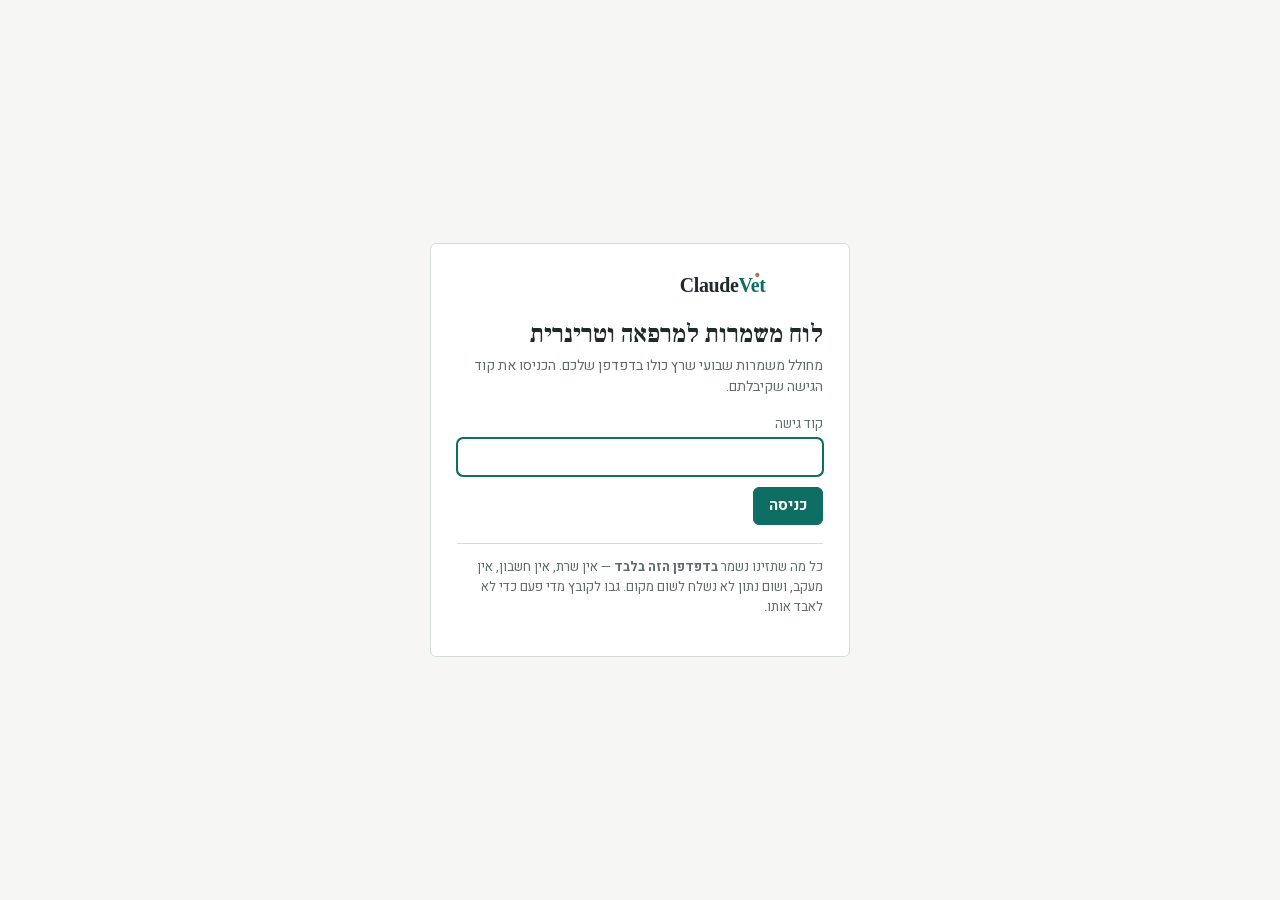
==== commit 14291164: "VetShifts P6: תמונה לשליחה, עותק אופליין, שער ואריזה - ייצוא PNG של הלוח ב-canvas, מצויר מהמודל ולא " ====
--- a/index.html
+++ b/index.html
@@ -7,6 +7,14 @@
 <title>VetShifts — לוח משמרות למרפאה וטרינרית</title>
 <link rel="icon" href="claudevet-mark.svg">
 <style>
+/* פונטים מוטמעים — Heebo + Frank Ruhl Libre, מצומצמים לעברית/ספרות/לטינית.
+   מוטמעים ולא דרך Google Fonts כדי שהעותק האופליין וייצוא ה-PNG יעבדו בלי רשת.
+   נבנים מחדש ע"י tools/build-fonts.py */
+@font-face{font-family:'Frank Ruhl Libre';font-style:normal;font-weight:700;font-display:swap;src:url([data-uri]) format('woff2')}
+@font-face{font-family:'Heebo';font-style:normal;font-weight:400;font-display:swap;src:url([data-uri]) format('woff2')}
+@font-face{font-family:'Heebo';font-style:normal;font-weight:500;font-display:swap;src:url([data-uri]) format('woff2')}
+@font-face{font-family:'Heebo';font-style:normal;font-weight:700;font-display:swap;src:url([data-uri]) format('woff2')}
+
 /* ── טוקנים — ClaudeVet, כיוון "קליני מדויק" ─────────────────────────────── */
 :root{
   --teal:#0F6E63; --teal-soft:#DCEFEB; --bg:#F6F7F4; --card:#fff;
@@ -18,6 +26,9 @@
   --serif:"Frank Ruhl Libre",Georgia,"Times New Roman",serif;
 }
 *{box-sizing:border-box}
+/* hidden חייב לגבור: כל כלל display עם סלקטור חזק יותר (למשל #gate{display:flex})
+   משאיר את האלמנט על המסך וחוסם קליקים. */
+[hidden]{display:none!important}
 html,body{margin:0;padding:0}
 body{background:var(--bg);color:var(--ink);font:15px/1.55 var(--sans);
      -webkit-text-size-adjust:100%;min-height:100vh;display:flex;flex-direction:column}
@@ -203,6 +214,17 @@
 dialog .da{padding:.75rem 1rem;border-top:1px solid var(--rule);display:flex;gap:.5rem;justify-content:flex-start}
 dialog .da .grow{flex:1}
 
+/* ── שער ── */
+#gate{position:fixed;inset:0;background:var(--bg);z-index:90;display:flex;align-items:center;
+  justify-content:center;padding:1.2rem}
+#gate .box{background:var(--card);border:1px solid var(--rule);border-radius:var(--r);
+  padding:1.6rem;max-width:min(420px,100%);width:100%}
+#gate img{height:32px;display:block;margin-bottom:1.1rem}
+#gate h1{margin-bottom:.3rem}
+#gateErr{color:var(--bad);font-size:.85rem;margin:.4rem 0 0}
+#gate .priv{color:var(--muted);font-size:.82rem;margin-top:1.1rem;line-height:1.5;
+  border-top:1px solid var(--rule);padding-top:.9rem}
+
 /* ── פוטר ──────────────────────────────────────────────────────────────── */
 footer{border-top:1px solid var(--rule);background:var(--card);padding:1.2rem 0;color:var(--muted);font-size:.85rem}
 footer .funnel{margin-top:.5rem}
@@ -240,6 +262,22 @@
 </head>
 <body>
 
+<div id="gate" hidden>
+  <div class="box">
+    <img src="claudevet-wordmark.svg" alt="ClaudeVet">
+    <h1>לוח משמרות למרפאה וטרינרית</h1>
+    <p class="sub">מחולל משמרות שבועי שרץ כולו בדפדפן שלכם. הכניסו את קוד הגישה שקיבלתם.</p>
+    <form id="gateForm">
+      <label class="f"><span>קוד גישה</span>
+        <input type="text" id="gateCode" autocomplete="off" autocapitalize="off" spellcheck="false"></label>
+      <button class="btn" type="submit">כניסה</button>
+      <p id="gateErr" hidden>הקוד שגוי. נסו שוב.</p>
+    </form>
+    <p class="priv">כל מה שתזינו נשמר <b>בדפדפן הזה בלבד</b> — אין שרת, אין חשבון, אין מעקב,
+      ושום נתון לא נשלח לשום מקום. גבו לקובץ מדי פעם כדי לא לאבד אותו.</p>
+  </div>
+</div>
+
 <header>
   <div class="wrap">
     <div class="head">
@@ -272,6 +310,7 @@
         <input type="checkbox" id="minDoubles" checked> מזעור כפולות</label>
       <button class="btn" id="genBtn">יצירה אוטומטית</button>
       <button class="btn ghost" id="wkCopy">העתקת השבוע הקודם</button>
+      <button class="btn ghost" id="pngBtn" title="תמונה לשליחה לצוות בוואטסאפ">תמונה לשליחה</button>
       <button class="btn ghost" id="wkLock">קביעת הלוח</button>
     </div>
     <div id="wkBanner"></div>
@@ -413,6 +452,14 @@
     </div>
 
     <div class="card">
+      <h3>עותק לעבודה בלי אינטרנט</h3>
+      <p class="sub">מוריד את הכלי כולו כקובץ אחד שנפתח בדאבל-קליק ועובד גם בלי חיבור.
+        <b>מרגע ההורדה זה מסד נתונים נפרד</b> — מה שתערכו בעותק לא יופיע כאן ולהפך.
+        הגשר בין השניים הוא גיבוי ושחזור.</p>
+      <button class="btn ghost" id="offBtn">הורדת עותק</button>
+    </div>
+
+    <div class="card">
       <h3>איפוס</h3>
       <p class="sub">מחיקת כל הנתונים מהדפדפן והתחלה מחדש. לא ניתן לבטל.</p>
       <button class="btn danger" id="doReset">מחיקת כל הנתונים</button>
@@ -422,7 +469,9 @@
 
 <footer>
   <div class="wrap">
-    כל הנתונים נשמרים בדפדפן שלכם בלבד. אין שרת, אין חשבון, אין מעקב.
+    כל הנתונים נשמרים בדפדפן שלכם בלבד. אין שרת, אין חשבון, אין מעקב, ושום נתון לא נשלח לשום מקום.
+    <div class="funnel">צריכים גם שעון נוכחות, דוח שכר לרו״ח ופורטל שבו כל עובד מגיש בקשות בעצמו?
+      זה קיים ב־<a href="https://vetime.claudevet.com" target="_blank" rel="noopener">VeTime</a>.</div>
     <div class="funnel">מוגש חינם ע״י ד״ר גיל קרן · ClaudeVet</div>
   </div>
 </footer>
@@ -550,6 +599,25 @@
       <span class="grow"></span>
       <button class="btn danger" id="asgRemove" type="button">הסרה מהמשמרת</button>
     </div>
+  </form>
+</dialog>
+
+<!-- עותק אופליין -->
+<dialog id="offDlg">
+  <form method="dialog">
+    <div class="dh"><h3>הורדת עותק</h3></div>
+    <div class="db">
+      <p class="sub">הקובץ שיירד הוא הכלי כולו. בחרו מה לקחת איתו.</p>
+      <div class="note warn" style="margin-bottom:.9rem">
+        <span class="grow">קובץ שכולל את הנתונים מכיל את <b>שמות העובדים, הטלפונים, המיילים
+        ותאריכי הלידה</b>. אל תשלחו אותו לאף אחד. לשיתוף עם קולגה — בחרו עותק ריק.</span>
+      </div>
+      <button class="btn" type="button" id="offClean" style="width:100%;margin-bottom:.5rem">
+        עותק ריק — לשיתוף</button>
+      <button class="btn ghost" type="button" id="offData" style="width:100%">
+        עותק עם הנתונים שלי — לשימוש אישי</button>
+    </div>
+    <div class="da"><button class="btn ghost" value="cancel">ביטול</button></div>
   </form>
 </dialog>
 
@@ -1618,6 +1686,263 @@
   if (this.returnValue === 'save' || this.returnValue === 'removed') { save(); renderBoard(); }
 });
 
+/* ══ ייצוא תמונה ═════════════════════════════════════════════════════════
+   מצייר מהמודל ולא מה-DOM. הדפדפן עושה bidi בעצמו (ctx.direction='rtl'),
+   בניגוד לצד השרת של VetClock שנזקק ל-PIL+bidi והפשיט אמוג'י.            */
+var PNG = {
+  W: 1000, PAD: 36, GAP: 12, ROW: 34, HEAD: 40,
+  ink: '#1E2A2C', muted: '#5F6E6C', rule: '#D5DCD9', card: '#FFFFFF',
+  bg: '#F6F7F4', teal: '#0F6E63', tealSoft: '#DCEFEB', warnBg: '#FBEFD0', warnInk: '#6E4B07'
+};
+
+function pngFont(size, weight, serif) {
+  return (weight || 400) + ' ' + size + 'px ' + (serif ? '"Frank Ruhl Libre",Georgia,serif'
+                                                       : 'Heebo,"Segoe UI",system-ui,sans-serif');
+}
+
+function wrapText(ctx, text, maxW) {
+  var words = String(text).split(/\s+/), lines = [], cur = '';
+  words.forEach(function (w) {
+    var t = cur ? cur + ' ' + w : w;
+    if (ctx.measureText(t).width > maxW && cur) { lines.push(cur); cur = w; }
+    else cur = t;
+  });
+  if (cur) lines.push(cur);
+  return lines;
+}
+
+/** מודל התמונה: לכל יום, לכל משמרת — הערה, תחומים ורשימת אנשים. */
+function pngModel() {
+  var st = state.settings, wk = weekOf(curWeek);
+  return st.activeDays.slice().sort(function (a, b) { return a - b; }).map(function (d) {
+    var iso = S.addDaysISO(curWeek, d);
+    return {
+      day: d, iso: iso,
+      label: DAY[d] + '  ' + (+iso.slice(8, 10)) + '.' + (+iso.slice(5, 7)),
+      birthdays: state.employees.filter(function (e) { return e.active !== false && isBirthday(e, iso); })
+        .map(S.fullName),
+      cols: st.parts.map(function (p) {
+        var open = dayPartsOf(d).indexOf(p.key) !== -1;
+        var dn = (wk.dayNotes || {})[d + ':' + p.key] || {};
+        return {
+          open: open, title: p.label, hours: p.start + '–' + p.end,
+          note: dn.note || '',
+          specs: (dn.specialistIds || []).map(specById).filter(Boolean),
+          people: open ? wk.assignments.filter(function (a) { return a.day === d && a.part === p.key; })
+            .map(function (a) { return { a: a, e: empById(a.employeeId) }; })
+            .sort(function (x, y) {
+              if (!x.e || !y.e) return x.e ? -1 : 1;
+              if (!!x.a.isOpener !== !!y.a.isOpener) return x.a.isOpener ? -1 : 1;
+              var rx = (groupOfEmp(x.e).rank || 9), ry = (groupOfEmp(y.e).rank || 9);
+              return rx - ry || S.fullName(x.e).localeCompare(S.fullName(y.e), 'he');
+            })
+            .map(function (r) {
+              var extra = [];
+              if (r.a.isOpener) extra.push(st.opener.start);
+              if (r.a.customStart || r.a.customEnd) extra.push((r.a.customStart || '') + '–' + (r.a.customEnd || ''));
+              if (r.a.note) extra.push(r.a.note);
+              return {
+                name: r.e ? S.fullName(r.e) : 'עובד שנמחק',
+                color: r.e ? groupColor(groupOfEmp(r.e).key) : PNG.muted,
+                extra: extra.join(' · ')
+              };
+            }) : []
+        };
+      })
+    };
+  });
+}
+
+async function boardCanvas() {
+  if (document.fonts && document.fonts.ready) await document.fonts.ready;
+  var st = state.settings, model = pngModel();
+  var cols = st.parts.length;
+  var colW = (PNG.W - PNG.PAD * 2 - PNG.GAP * (cols - 1)) / cols;
+  var pad = 12;
+
+  var m = document.createElement('canvas').getContext('2d');
+
+  // מעבר מדידה — גובה כל יום נגזר מהעמודה הגבוהה ביותר
+  model.forEach(function (row) {
+    row.cols.forEach(function (c) {
+      // המספרים כאן חייבים לעקוב אחרי מעבר הציור אחד-לאחד: 38 היסט הקופסה,
+      // 42 אזור כותרת המשמרת, 12 ריפוד תחתון.
+      var h = 42;
+      if (!c.open) { c.h = 38 + h + 24; return; }
+      m.font = pngFont(17, 400);
+      c.noteLines = c.note ? wrapText(m, c.note, colW - pad * 2) : [];
+      if (c.specs.length) h += 26;
+      if (c.noteLines.length) h += c.noteLines.length * 22 + 10;
+      c.people.forEach(function (pr) {
+        m.font = pngFont(15, 400);
+        pr.extraLines = pr.extra ? wrapText(m, pr.extra, colW - pad * 2 - 130) : [];
+        h += PNG.ROW + (pr.extraLines.length ? (pr.extraLines.length - 1) * 18 : 0);
+      });
+      if (!c.people.length) h += 26;
+      c.h = 38 + h + 12;
+    });
+    row.h = Math.max.apply(null, row.cols.map(function (c) { return c.h; }));
+  });
+
+  var titleH = 118;
+  var H = titleH + model.reduce(function (s2, r) { return s2 + r.h + PNG.GAP; }, 0) + PNG.PAD + 44;
+
+  var cv = document.createElement('canvas');
+  var dpr = 2;
+  cv.width = PNG.W * dpr; cv.height = Math.round(H) * dpr;
+  var ctx = cv.getContext('2d');
+  ctx.scale(dpr, dpr);
+  ctx.direction = 'rtl';
+  ctx.textAlign = 'right';
+  ctx.textBaseline = 'alphabetic';
+
+  var R = PNG.W - PNG.PAD;          // הקצה הימני = תחילת הטקסט ב-RTL
+  ctx.fillStyle = PNG.bg; ctx.fillRect(0, 0, PNG.W, H);
+
+  var round = function (x, y, w, h, r) {
+    ctx.beginPath();
+    if (ctx.roundRect) ctx.roundRect(x, y, w, h, r); else ctx.rect(x, y, w, h);
+  };
+
+  // כותרת
+  ctx.fillStyle = PNG.ink; ctx.font = pngFont(34, 700, true);
+  ctx.fillText(st.clinicName || 'לוח משמרות', R, 56);
+  ctx.fillStyle = PNG.teal; ctx.font = pngFont(22, 700);
+  ctx.fillText('לוח משמרות · ' + weekLabel(curWeek).split(' · ')[0], R, 90);
+  ctx.fillStyle = PNG.muted; ctx.font = pngFont(15, 400);
+  ctx.textAlign = 'left';
+  ctx.fillText('ClaudeVet', PNG.PAD, 90);
+  ctx.textAlign = 'right';
+
+  var y = titleH;
+  model.forEach(function (row) {
+    // רצועת היום
+    ctx.fillStyle = PNG.tealSoft;
+    round(PNG.PAD, y, PNG.W - PNG.PAD * 2, 30, 6); ctx.fill();
+    ctx.fillStyle = PNG.teal; ctx.font = pngFont(19, 700);
+    ctx.fillText(row.label, R - 10, y + 21);
+    if (row.birthdays.length) {
+      ctx.fillStyle = PNG.warnInk; ctx.font = pngFont(14, 400);
+      ctx.textAlign = 'left';
+      ctx.fillText('יום הולדת: ' + row.birthdays.join(', '), PNG.PAD + 10, y + 21);
+      ctx.textAlign = 'right';
+    }
+    var top = y + 38;
+
+    row.cols.forEach(function (c, ci) {
+      // RTL: המשמרת הראשונה היא העמודה הימנית. הקצה הימני קובע, והשמאלי נגזר ממנו.
+      var right = PNG.W - PNG.PAD - ci * (colW + PNG.GAP);
+      var x = right - colW;
+      var boxH = row.h - 38;
+      ctx.fillStyle = c.open ? PNG.card : PNG.bg;
+      round(x, top, colW, boxH, 6); ctx.fill();
+      ctx.strokeStyle = PNG.rule; ctx.lineWidth = 1;
+      if (!c.open) ctx.setLineDash([4, 4]);
+      round(x, top, colW, boxH, 6); ctx.stroke();
+      ctx.setLineDash([]);
+
+      var cy = top + 24;
+      ctx.fillStyle = PNG.muted; ctx.font = pngFont(15, 700);
+      ctx.fillText(c.title + '  ' + c.hours, right - pad, cy);
+      cy += 18;
+      if (!c.open) {
+        ctx.fillStyle = PNG.muted; ctx.font = pngFont(15, 400);
+        ctx.fillText('סגור', right - pad, cy + 4);
+        return;
+      }
+
+      if (c.specs.length) {
+        var sx = right - pad;
+        ctx.font = pngFont(13, 700);
+        c.specs.forEach(function (sp) {
+          var w = ctx.measureText(sp.name).width + 16;
+          ctx.fillStyle = sp.color;
+          round(sx - w, cy - 2, w, 20, 4); ctx.fill();
+          ctx.fillStyle = '#fff';
+          ctx.fillText(sp.name, sx - 8, cy + 13);
+          sx -= w + 6;
+        });
+        cy += 26;
+      }
+      if (c.noteLines.length) {
+        ctx.fillStyle = PNG.warnBg;
+        round(x + pad, cy - 2, colW - pad * 2, c.noteLines.length * 22 + 6, 4); ctx.fill();
+        ctx.fillStyle = PNG.warnInk; ctx.font = pngFont(15, 400);
+        c.noteLines.forEach(function (ln, i) { ctx.fillText(ln, right - pad - 8, cy + 16 + i * 22); });
+        cy += c.noteLines.length * 22 + 10;
+      }
+
+      if (!c.people.length) {
+        ctx.fillStyle = PNG.muted; ctx.font = pngFont(15, 400);
+        ctx.fillText('— אין שיבוץ —', right - pad, cy + 18);
+        return;
+      }
+      c.people.forEach(function (pr) {
+        ctx.fillStyle = pr.color;
+        ctx.beginPath(); ctx.arc(right - pad - 5, cy + 11, 5, 0, 7); ctx.fill();
+        ctx.fillStyle = PNG.ink; ctx.font = pngFont(18, 500);
+        ctx.fillText(pr.name, right - pad - 18, cy + 17);
+        if (pr.extraLines.length) {
+          ctx.fillStyle = PNG.muted; ctx.font = pngFont(14, 400);
+          ctx.textAlign = 'left';
+          ctx.fillText(pr.extraLines.join(' '), x + pad, cy + 17);
+          ctx.textAlign = 'right';
+        }
+        cy += PNG.ROW + (pr.extraLines.length ? (pr.extraLines.length - 1) * 18 : 0);
+      });
+    });
+    y += row.h + PNG.GAP;
+  });
+
+  ctx.fillStyle = PNG.muted; ctx.font = pngFont(14, 400);
+  ctx.fillText('נוצר ב־VetShifts · ClaudeVet', R, H - PNG.PAD + 8);
+  return cv;
+}
+
+async function downloadPNG() {
+  var btn = $('pngBtn'); btn.disabled = true;
+  try {
+    var cv = await boardCanvas();
+    await new Promise(function (res) {
+      cv.toBlob(function (blob) {
+        var a = el('a', { href: URL.createObjectURL(blob),
+          download: 'לוח-משמרות-' + curWeek + '.png' });
+        document.body.append(a); a.click(); a.remove();
+        setTimeout(function () { URL.revokeObjectURL(a.href); }, 4000);
+        res();
+      }, 'image/png');
+    });
+  } catch (e) {
+    banner('bad', 'ייצוא התמונה נכשל: ' + (e && e.message || e));
+  }
+  btn.disabled = false;
+}
+$('pngBtn').onclick = downloadPNG;
+
+/* ══ עותק אופליין ════════════════════════════════════════════════════════ */
+async function downloadOffline(withData) {
+  var here = location.href.split('#')[0].split('?')[0];
+  var html = await (await fetch(here, { cache: 'reload' })).text();
+  var solver = await (await fetch('solver.js', { cache: 'reload' })).text();
+  html = html.replace('<script src="solver.js"><\/script>',
+    '<script>\n' + solver.replace(/<\/script/gi, '<\\/script') + '\n<\/script>');
+  // file:// הוא origin נפרד — בלי ההזרקה הזו העותק נפתח ריק
+  if (withData) {
+    var boot = '<script>try{if(!localStorage.getItem("vetshifts:v1"))localStorage.setItem("vetshifts:v1",' +
+      JSON.stringify(JSON.stringify(state)).replace(/<\/script/gi, '<\\/script') + ')}catch(e){}<\/script>';
+    html = html.replace('</head>', boot + '\n</head>');
+  }
+  // crypto.subtle לא קיים ב-file://, ולכן שער בעותק המוריד = דלת בלי מפתח
+  html = html.replace('<html lang="he" dir="rtl">', '<html lang="he" dir="rtl" data-gate="off">');
+  var a = el('a', { href: URL.createObjectURL(new Blob([html], { type: 'text/html' })),
+    download: 'vetshifts.html' });
+  document.body.append(a); a.click(); a.remove();
+  setTimeout(function () { URL.revokeObjectURL(a.href); }, 6000);
+}
+$('offClean').onclick = function () { downloadOffline(false); $('offDlg').close(); };
+$('offData').onclick = function () { downloadOffline(true); $('offDlg').close(); };
+$('offBtn').onclick = function () { $('offDlg').showModal(); };
+
 /* ══ אישור ═══════════════════════════════════════════════════════════════ */
 function ask(title, bodyText, okLabel) {
   return new Promise(function (resolve) {
@@ -1876,10 +2201,45 @@
   renderSettings(); renderSpecialists(); renderEmployees(); renderAbsences();
   renderBoard(); renderDemand();
 }
-state = load();
-renderAll();
-backupNag();
-showTab(state.employees.length ? 'board' : 'settings');
+function boot() {
+  state = load();
+  renderAll();
+  backupNag();
+  showTab(state.employees.length ? 'board' : 'settings');
+}
+
+/* ══ שער גישה ════════════════════════════════════════════════════════════
+   תפקידו בלעדיות בהפצה, לא אבטחה: הקוד גלוי ב-view-source וממילא העותק
+   האופליין בלי שער. לכן — הכי פשוט שאפשר, ולעולם לא נועל מישהו מהנתונים שלו. */
+var GATE_KEY = 'vetshifts:gate';
+
+async function sha256(t) {
+  var buf = await crypto.subtle.digest('SHA-256', new TextEncoder().encode(t));
+  return Array.from(new Uint8Array(buf)).map(function (x) { return x.toString(16).padStart(2, '0'); }).join('');
+}
+
+async function startGate() {
+  if (document.documentElement.dataset.gate === 'off') return boot();
+  var cfg = null;
+  try { cfg = await (await fetch('config.json', { cache: 'no-store' })).json(); } catch (e) { /* אין קונפיג */ }
+  // בלי קונפיג, בלי הקשר מאובטח (file://) או בלי crypto — אין שער, יש אפליקציה
+  if (!cfg || !cfg.access_hash || !window.isSecureContext || !(window.crypto && crypto.subtle)) return boot();
+  var passed = false;
+  try { passed = localStorage.getItem(GATE_KEY) === cfg.access_hash; } catch (e) {}
+  if (passed) return boot();
+
+  var g = $('gate'); g.hidden = false;
+  $('gateForm').addEventListener('submit', async function (ev) {
+    ev.preventDefault();
+    var h = await sha256((cfg.salt || '') + $('gateCode').value.trim().toUpperCase());
+    if (h !== cfg.access_hash) { $('gateErr').hidden = false; return; }
+    try { localStorage.setItem(GATE_KEY, cfg.access_hash); } catch (e) {}
+    g.hidden = true;
+    boot();
+  });
+  $('gateCode').focus();
+}
+startGate();
 })();
 </script>
 </body>
